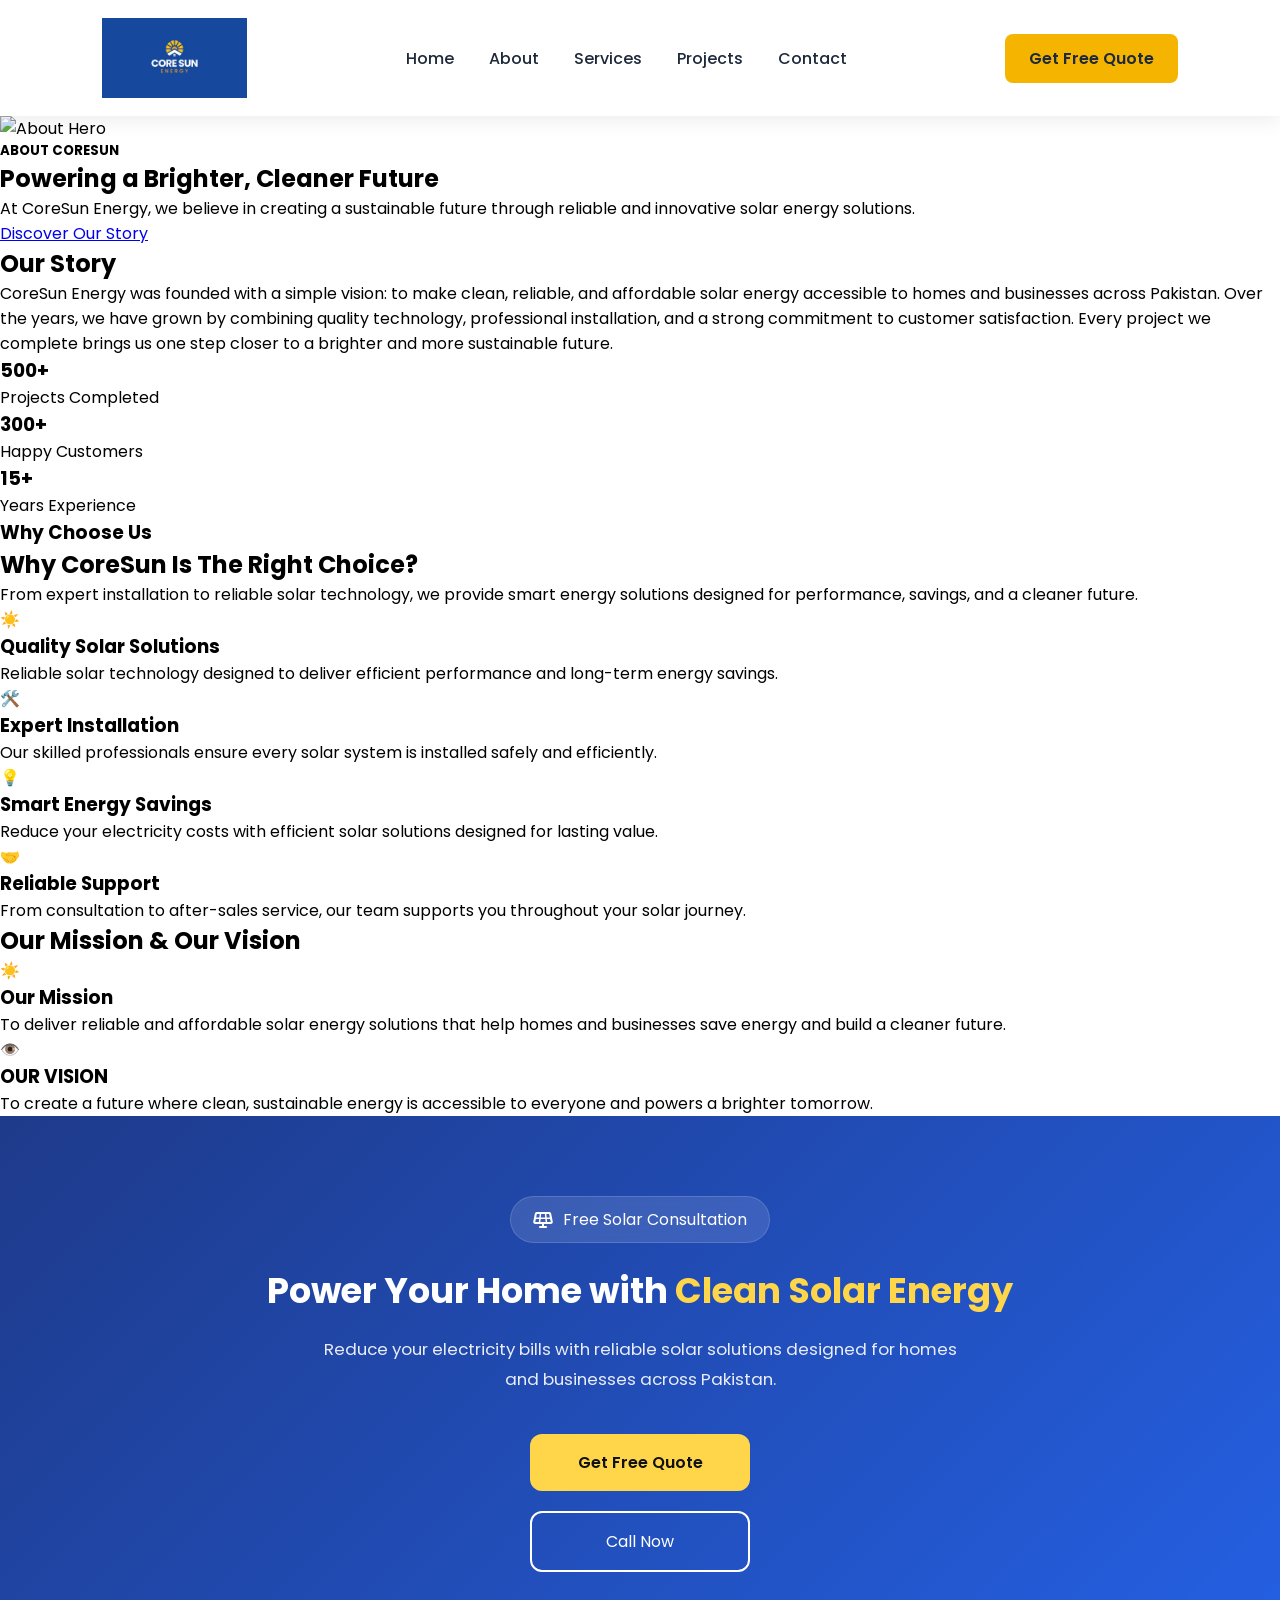
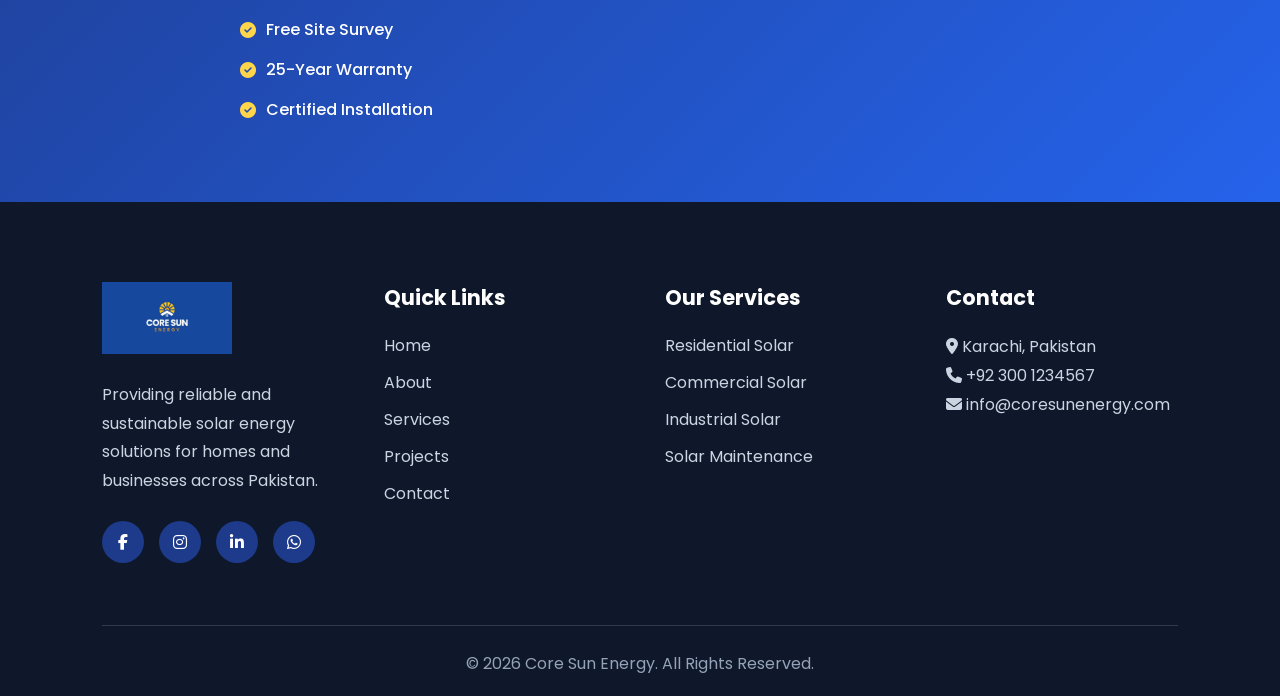
==== about.html @ 06978eee "Add files via upload" ====
<!DOCTYPE html>
<html lang="en">
<head>
    <meta charset="UTF-8">
    <meta name="viewport" content="width=device-width, initial-scale=1.0">
    <title>Coresun | About Us</title>
    <link rel="stylesheet" href="style.css">
    <link rel="stylesheet" href="resoponsive.css">
    <link rel="stylesheet" href="animation.css">
     <link href="https://fonts.googleapis.com/css2?family=Poppins:ital,wght@0,100;0,200;0,300;0,400;0,500;0,600;0,700;0,800;0,900;1,100;1,200;1,300;1,400;1,500;1,600;1,700;1,800;1,900&display=swap" rel="stylesheet">
    <link rel="stylesheet" href="https://cdnjs.cloudflare.com/ajax/libs/font-awesome/6.7.2/css/all.min.css">

</head>
</head>
<body>
    
     <header>
    <div class="logo">
        <img src="Images/Logo.jpeg" alt="Core Sun Energy Logo">
    </div>

    <nav>
        <ul>
            <li><a href="#">Home</a></li>
            <li><a href="#">About</a></li>
            <li><a href="#">Services</a></li>
            <li><a href="#">Projects</a></li>
            <li><a href="#">Contact</a></li>
        </ul>
    </nav>

    <a href="#" class="header-btn">Get Free Quote</a>
</header>

<section class="about-hero">
    <div class="about-container">

        <div class="about-img">
            <img src="Images/abut.jfif" alt="About Hero">
        </div>

        <div class="about-text">
            <h5>ABOUT CORESUN</h5>
            <h1>Powering a Brighter, Cleaner Future</h1>
            <p>
                At CoreSun Energy, we believe in creating a sustainable future
                through reliable and innovative solar energy solutions.
            </p>
            <a href="#" class="about-btn">Discover Our Story</a>
        </div>

    </div>
</section>

    <section class="our-story">
        <div class="story-text">
        <h2>Our Story</h2>
        <p>CoreSun Energy was founded with a simple vision: to make clean, reliable, and affordable solar energy accessible to homes and businesses across Pakistan.

Over the years, we have grown by combining quality technology, professional installation, and a strong commitment to customer satisfaction. Every project we complete brings us one step closer to a brighter and more sustainable future.</p>
</div>
    <div class="cards-container">
    <div class="card">
        <h3>500+</h3>
        <p>Projects Completed</p>
    </div>

    <div class="card">
        <h3>300+</h3>
        <p>Happy Customers</p>
    </div>

    <div class="card3">
        <h3>15+</h3>
        <p>Years Experience</p>
    </div>
</div>
    </section>

 <section class="choose-us">

   <div class="choose-text">

    <h3>Why Choose Us</h3>

    <h2>Why CoreSun Is The Right Choice?</h2>

    <p>
        From expert installation to reliable solar technology, we provide
        smart energy solutions designed for performance, savings, and a cleaner future.
    </p>

</div>

<div class="choose-container">

    <div class="choose-card">

        <div class="icon">☀️</div>

        <h3>Quality Solar Solutions</h3>

        <p>
            Reliable solar technology designed to deliver efficient performance
            and long-term energy savings.
        </p>

    </div>

    <div class="choose-card">

        <div class="icon">🛠️</div>

        <h3>Expert Installation</h3>

        <p>
            Our skilled professionals ensure every solar system is installed
            safely and efficiently.
        </p>

    </div>

    <div class="choose-card">

        <div class="icon">💡</div>

        <h3>Smart Energy Savings</h3>

        <p>
            Reduce your electricity costs with efficient solar solutions
            designed for lasting value.
        </p>

    </div>

    <div class="choose-card">

        <div class="icon">🤝</div>

        <h3>Reliable Support</h3>

        <p>
            From consultation to after-sales service, our team supports you
            throughout your solar journey.
        </p>

    </div>

</div>

</section>

    <section class="mission">

        <div class="mission-text">
            <h2>Our Mission & Our Vision</h2>
        </div>

        <div class="mission-container">

             <div class="mission-card">

        <div class="icon">☀️</div>

        <h3>Our Mission</h3>

        <p>
           To deliver reliable and affordable solar energy solutions that help homes and businesses save energy and build a cleaner future.
        </p>

    </div>

    <div class="mission-card">

        <div class="icon">👁️</div>

        <h3>OUR VISION</h3>

        <p>
           To create a future where clean, sustainable energy is accessible
           to everyone and powers a brighter tomorrow.
        </p>

    </div>

        </div>

    </section>

<section class="cta">

    <div class="cta-content">

        <span class="cta-badge">
            <i class="fa-solid fa-solar-panel"></i>
            Free Solar Consultation
        </span>

        <h2>
            Power Your Home with
            <span>Clean Solar Energy</span>
        </h2>

        <p>
            Reduce your electricity bills with reliable solar
            solutions designed for homes and businesses
            across Pakistan.
        </p>

        <div class="cta-btns">
            <a href="#" class="btn-primary">Get Free Quote</a>
            <a href="#" class="btn-secondary">Call Now</a>
        </div>

        <div class="cta-features">

            <div>
                <i class="fa-solid fa-circle-check"></i>
                Free Site Survey
            </div>

            <div>
                <i class="fa-solid fa-circle-check"></i>
                25-Year Warranty
            </div>

            <div>
                <i class="fa-solid fa-circle-check"></i>
                Certified Installation
            </div>

        </div>

    </div>

</section>

<footer class="footer">

    <div class="footer-container">

        <div class="footer-box">

            <img src="Images/Logo.jpeg" alt="Core Sun Energy Logo">

            <p>
                Providing reliable and sustainable solar energy
                solutions for homes and businesses across Pakistan.
            </p>

            <div class="socials">
                <a href="#"><i class="fa-brands fa-facebook-f"></i></a>
                <a href="#"><i class="fa-brands fa-instagram"></i></a>
                <a href="#"><i class="fa-brands fa-linkedin-in"></i></a>
                <a href="#"><i class="fa-brands fa-whatsapp"></i></a>
            </div>

        </div>

        <div class="footer-box">

            <h3>Quick Links</h3>

            <a href="#">Home</a>
            <a href="#">About</a>
            <a href="#">Services</a>
            <a href="#">Projects</a>
            <a href="#">Contact</a>

        </div>

        <div class="footer-box">

            <h3>Our Services</h3>

            <a href="#">Residential Solar</a>
            <a href="#">Commercial Solar</a>
            <a href="#">Industrial Solar</a>
            <a href="#">Solar Maintenance</a>

        </div>

        <div class="footer-box">

            <h3>Contact</h3>

            <p><i class="fa-solid fa-location-dot"></i> Karachi, Pakistan</p>

            <p><i class="fa-solid fa-phone"></i> +92 300 1234567</p>

            <p><i class="fa-solid fa-envelope"></i> info@coresunenergy.com</p>

        </div>

    </div>

    <div class="footer-bottom">

        <p>
            © 2026 Core Sun Energy. All Rights Reserved.
        </p>

    </div>

</footer>


</body>
</html>
---- style.css ----
/* Google Font */
@import url('https://fonts.googleapis.com/css2?family=Poppins:wght@300;400;500;600;700&display=swap');

*{
    margin:0;
    padding:0;
    box-sizing:border-box;
    font-family:'Poppins',sans-serif;
}

body{
    background:#FFFFFF;
}

header{
    width:100%;
    display:flex;
    justify-content:space-between;
    align-items:center;
    padding:18px 8%;
    background:#ffffff;
    box-shadow:0 4px 20px rgba(0,0,0,.08);
    position:sticky;
    top:0;
    z-index:1000;
}

.logo img{
    height:80px;
    display:block;
}

nav ul{
    display:flex;
    list-style:none;
    gap:35px;
}

nav ul li a{
    text-decoration:none;
    color:#1E293B;
    font-weight:500;
    position:relative;
    transition:.3s;
}

nav ul li a::after{
    content:"";
    position:absolute;
    left:0;
    bottom:-6px;
    width:0;
    height:3px;
    background:#F4B400;
    transition:.35s;
    border-radius:5px;
}

nav ul li a:hover{
    color:#2453A6;
}

nav ul li a:hover::after{
    width:100%;
}

.header-btn{
    text-decoration:none;
    background:#F4B400;
    color:#1E293B;
    padding:12px 24px;
    border-radius:8px;
    font-weight:600;
    transition:.35s;
}

.header-btn:hover{
    background:#2453A6;
    color:#fff;
    transform:translateY(-3px);
    box-shadow:0 10px 20px rgba(36,83,166,.25);
}

.hero-text h5{
    display:inline-block;
    background:#ffd562;
    color:#000000;
    padding:8px 18px;
    border-radius:50px;
    margin-bottom:20px;
    cursor: pointer;
    transition: 0.3s;
}
.hero-text h5:hover{
    background:#F4B400;
}
.hero{
    display:flex;
    justify-content:space-between;
    align-items:center;
    padding:70px 8%;
    gap:60px;
    min-height:85vh;
}

.hero-text{
    max-width:600px;
    padding:0;
}

.hero-text h1{
    font-size:3.6rem;
    line-height:1.2;
    color:#1E293B;
    margin-bottom:25px;
}

.hero-text p{
    color:#64748B;
    font-size:1.1rem;
    line-height:1.8;
    margin-bottom:35px;
}

.hero-btn{
    display:flex;
    gap:18px;
}

.primary-btn{
    background:#F4B400;
    color:#1E293B;
    text-decoration:none;
    padding:14px 30px;
    border-radius:8px;
    font-weight:600;
    transition:.35s;
}

.primary-btn:hover{
    background:#2453A6;
    color:#fff;
    transform:translateY(-4px);
}

.secondary-btn{
    border:2px solid #2453A6;
    color:#2453A6;
    text-decoration:none;
    padding:14px 30px;
    border-radius:8px;
    font-weight:600;
    transition:.35s;
}

.secondary-btn:hover{
    background:#2453A6;
    color:#fff;
}

.hero-img{
    display:flex;
    justify-content:center;
    align-items:center;
}

.hero-img img{
    width:100%;
    max-width:520px;
    height:auto;
}

.stats{
    padding:100px 8%;
    background:#FFFFFF;
}

.stats-text{
    text-align:center;
    max-width:750px;
    margin:auto;
}

.stats-text h5{
    display:inline-block;
    background:#F4B400;
    color:#1E293B;
    padding:8px 20px;
    border-radius:50px;
    font-size:.95rem;
    margin-bottom:20px;
    font-weight:600;
}

.stats-text h2{
    font-size:2.7rem;
    color:#1E293B;
    margin-bottom:20px;
}

.stats-text p{
    color:#64748B;
    line-height:1.8;
    font-size:1.05rem;
}

.stats-container{
    display:grid;
    grid-template-columns:repeat(4,1fr);
    gap:25px;
    margin-top:60px;
}

.stats-card{
    background:#ffffff;
    padding:40px 25px;
    border-radius:18px;
    text-align:center;
    box-shadow:0 8px 25px rgba(0,0,0,.08);
    transition:.35s;
    border-top:5px solid #2453A6;
}

.stats-card:hover{
    transform:translateY(-10px);
    box-shadow:0 18px 35px rgba(36,83,166,.18);
    
}

.stats-card h3{
    font-size:2.6rem;
    color:#2453A6;
    margin-bottom:10px;
    font-weight:700;
}

.stats-card p{
    color:#475569;
    font-size:1rem;
    font-weight:500;
}
.team{
    padding:100px 8%;
    background:#ffffff;
}

.team-text{
    max-width:750px;
    margin:auto;
    text-align:center;
}

.team-text h5{
    display:inline-block;
    background:#F4B400;
    color:#1E293B;
    padding:8px 20px;
    border-radius:50px;
    font-size:.95rem;
    font-weight:600;
    margin-bottom:20px;
}

.team-text h2{
    font-size:2.7rem;
    color:#1E293B;
    margin-bottom:20px;
}

.team-text p{
    color:#64748B;
    line-height:1.8;
    font-size:1.05rem;
}

.team-container{
    display:grid;
    grid-template-columns:repeat(4,1fr);
    gap:25px;
    margin-top:60px;
}

.team-card{
    background:#F8FAFC;
    padding:35px 25px;
    border-radius:18px;
    text-align:center;
    box-shadow:0 8px 25px rgba(0,0,0,.08);
    transition:.35s;
}

.team-card:hover{
    transform:translateY(-10px);
    box-shadow:0 18px 35px rgba(36,83,166,.15);
}

.team-card img{
    width:120px;
    height:120px;
    object-fit:cover;
    border-radius:50%;
    border:5px solid #2453A6;
    margin-bottom:20px;
    transition:.35s;
}

.team-card:hover img{
    transform:scale(1.05);
}

.team-card h3{
    color:#1E293B;
    font-size:1.35rem;
    margin-bottom:8px;
}

.team-card span{
    color:#2453A6;
    font-weight:600;
    font-size:.95rem;
}
.stats-card,
.team-card{
    min-width: 0;
}
.testimonial{
   padding:100px 8%;
}
.stars{
    color:#D4AF37;
    font-size:1.1rem;
    margin:10px 0;
}
.testimonial-container{
 margin-top:40px;
    padding:0;
    display: grid;
    grid-template-columns: repeat(3,1fr);
    gap: 30px;
}
.testimonial-card{
    margin-top: 20px;
    background: white;
    border-radius: 15px;
    padding: 20px;
    transition: 0.3s;
    margin-bottom: 30px;
    border: 2px solid #2453A6;
    
}
.testimonial-card:hover{

    border-color: #2453A6;
    box-shadow:0 0 25px rgba(20, 36, 255, 0.35);
}
.testimonial-text{
    text-align: center;
}
.testimonial-text{
    text-align: center;
    margin-bottom: 20px;
}
.testimonial-text h2{
    font-size: 2rem;
    font-weight: 700;
}
.testimonial-text span{
    color: #2453A6;
}
.testimonial-card h3{
    font-size: 1.3rem;
    font-weight: 600;
    margin-bottom: 20px;
}
.testimonial-card{
    display:flex;
    flex-direction:column;
    justify-content:space-between;
}
.cta{
    position:relative;
    overflow:hidden;
    padding:110px 8%;
    background:linear-gradient(135deg,#1E3A8A,#2563EB);
    color:#fff;
    text-align:center;
}

.cta-content{
    max-width:800px;
    margin:auto;
    position:relative;
    z-index:2;
}

.cta-badge{
    display:inline-flex;
    align-items:center;
    gap:10px;

    padding:10px 22px;

    background:rgba(255,255,255,.12);

    backdrop-filter:blur(10px);

    border:1px solid rgba(255,255,255,.15);

    border-radius:50px;

    margin-bottom:25px;
}

.cta h2{
    font-size:3rem;
    line-height:1.3;
    margin-bottom:20px;
}

.cta h2 span{
    color:#FFD54A;
}

.cta p{
    font-size:1.05rem;
    opacity:.9;
    line-height:1.8;
    max-width:650px;
    margin:auto auto 40px;
}

.cta-btns{
    display:flex;
    justify-content:center;
    gap:20px;
    flex-wrap:wrap;
}

.btn-primary{
    padding:16px 36px;
    background:#FFD54A;
    color:#111;
    border-radius:12px;
    text-decoration:none;
    font-weight:600;
    transition:.35s;
}

.btn-primary:hover{
    transform:translateY(-5px);
}

.btn-secondary{
    padding:16px 36px;
    border:2px solid #fff;
    color:#fff;
    border-radius:12px;
    text-decoration:none;
    transition:.35s;
}

.btn-secondary:hover{
    background:#fff;
    color:#2563EB;
}

.cta-features{
    display:flex;
    justify-content:center;
    gap:35px;
    flex-wrap:wrap;
    margin-top:45px;
}

.cta-features div{
    display:flex;
    align-items:center;
    gap:10px;
    font-weight:500;
}

.cta-features i{
    color:#FFD54A;
}
.footer{
    background:#0F172A;
    color:#fff;
    padding:80px 8% 20px;
}

.footer-container{
    display:grid;
    grid-template-columns:repeat(auto-fit,minmax(220px,1fr));
    gap:50px;
}

.footer-box img{
    width:130px;
    margin-bottom:20px;
}

.footer-box p{
    color:#CBD5E1;
    line-height:1.8;
}

.footer-box h3{
    margin-bottom:20px;
    font-size:1.3rem;
}

.footer-box a{
    display:block;
    color:#CBD5E1;
    text-decoration:none;
    margin-bottom:12px;
    transition:.3s;
}

.footer-box a:hover{
    color:#FBBF24;
    transform:translateX(6px);
}

.socials{
    display:flex;
    gap:15px;
    margin-top:25px;
}

.socials a{
    width:42px;
    height:42px;
    display:flex;
    justify-content:center;
    align-items:center;
    border-radius:50%;
    background:#1E3A8A;
    color:#fff;
    transition:.3s;
}

.socials a:hover{
    background:#FBBF24;
    color:#111;
    transform:translateY(-5px);
}

.footer-bottom{
    margin-top:50px;
    border-top:1px solid rgba(255,255,255,.15);
    padding-top:25px;
    text-align:center;
    color:#94A3B8;
}
---- resoponsive.css ----
/* Tablet */
@media (max-width:992px){
    .team-container{
        grid-template-columns:repeat(2,1fr);
    }

}

/* Mobile */

@media (max-width:768px){

    /* Header */

    header{
        flex-direction:column;
        gap:20px;
        padding:20px;
        text-align:center;
    }

    .logo img{
        height:70px;
    }

    nav ul{
        flex-wrap:wrap;
        justify-content:center;
        gap:18px;
    }

    .header-btn{
        width:100%;
        max-width:220px;
        text-align:center;
    }

    /* Hero */

    .hero{
        flex-direction:column-reverse;
        text-align:center;
        padding:60px 25px;
        gap:40px;
        min-height:auto;
    }

    .hero-text{
        max-width:100%;
        padding:0;
    }

    .hero-text h1{
        font-size:2.4rem;
    }

    .hero-text p{
        font-size:1rem;
    }

    .hero-btn{
        justify-content:center;
        flex-wrap:wrap;
    }

    .hero-img img{
        max-width:320px;
        width:100%;
    }

    /* Stats */

    .stats{
        padding:70px 25px;
    }

    .stats-text h2{
        font-size:2rem;
    }

    .stats-text p{
        font-size:.95rem;
    }

    .stats-container{
        grid-template-columns:repeat(2,1fr);
        gap:20px;
        margin-top:40px;
    }

    .stats-card{
        padding:30px;
    }

    /* Team */

    .team{
        padding:80px 20px;
    }

    .team-text h2{
        font-size:2rem;
    }

    .team-container{
        grid-template-columns:1fr;
    }

.testimonial{
    padding:70px 25px;
}

.testimonial-text h2{
    font-size:2rem;
}

.testimonial-text p{
    font-size:.95rem;
}

.testimonial-container{
    grid-template-columns:1fr;
    gap:20px;
}

.testimonial-card{
    padding:25px;
    margin:0;
}

.testimonial-card h3{
    font-size:1.2rem;
}

.testimonial-card p{
    font-size:.95rem;
    line-height:1.7;
}

.stars{
    font-size:1rem;
}



}

.cta{
    padding:80px 20px;
}

.cta h2{
    font-size:2.2rem;
}

.cta-btns{
    flex-direction:column;
    align-items:center;
}

.btn-primary,
.btn-secondary{
    width:220px;
    text-align:center;
}

.cta-features{
    flex-direction:column;
    gap:15px;
}

@media (max-width:768px){

    header{
        flex-direction:column;
        gap:20px;
        padding:25px;
        text-align:center;
    }

    nav ul{
        flex-wrap:wrap;
        justify-content:center;
        gap:15px;
    }

    .logo{
        margin-left:0;
    }

    .header-cta{
        width:100%;
        max-width:220px;
        text-align:center;
    }

    .hero{
        flex-direction:column-reverse;
        text-align:center;
        padding:50px 25px;
        min-height:auto;
    }

    .hero-text{
        padding:0;
    }

    .hero-text h1{
        font-size:2.3rem;
    }

    .hero-text p{
        font-size:1rem;
    }

    .hero-btn{
        justify-content:center;
        flex-wrap:wrap;
    }

    .hero-img img{
        max-width:350px;
    }

    .choose-container{
        grid-template-columns:1fr;
    }

    .choose-text h2{
        font-size:2rem;
    }

    .choose-card{
        padding:30px;
}
    .choose-container{
        grid-template-columns:1fr;
    }

    .choose-text h2{
        font-size:2rem;
    }
    .about-container{
    flex-direction:column;
    text-align:center;
    gap:40px;
}

.about-img img{
    max-width:100%;
}

.paragraph{
    max-width:100%;
}

.about-features{
    grid-template-columns:1fr;
}

.paragraph h2{
    font-size:2rem;
}

.paragraph span{
    margin-bottom:15px;
}
.trainer-container{
        grid-template-columns:1fr;
}

.testimonial-container{
    grid-template-columns:1fr;
}

}
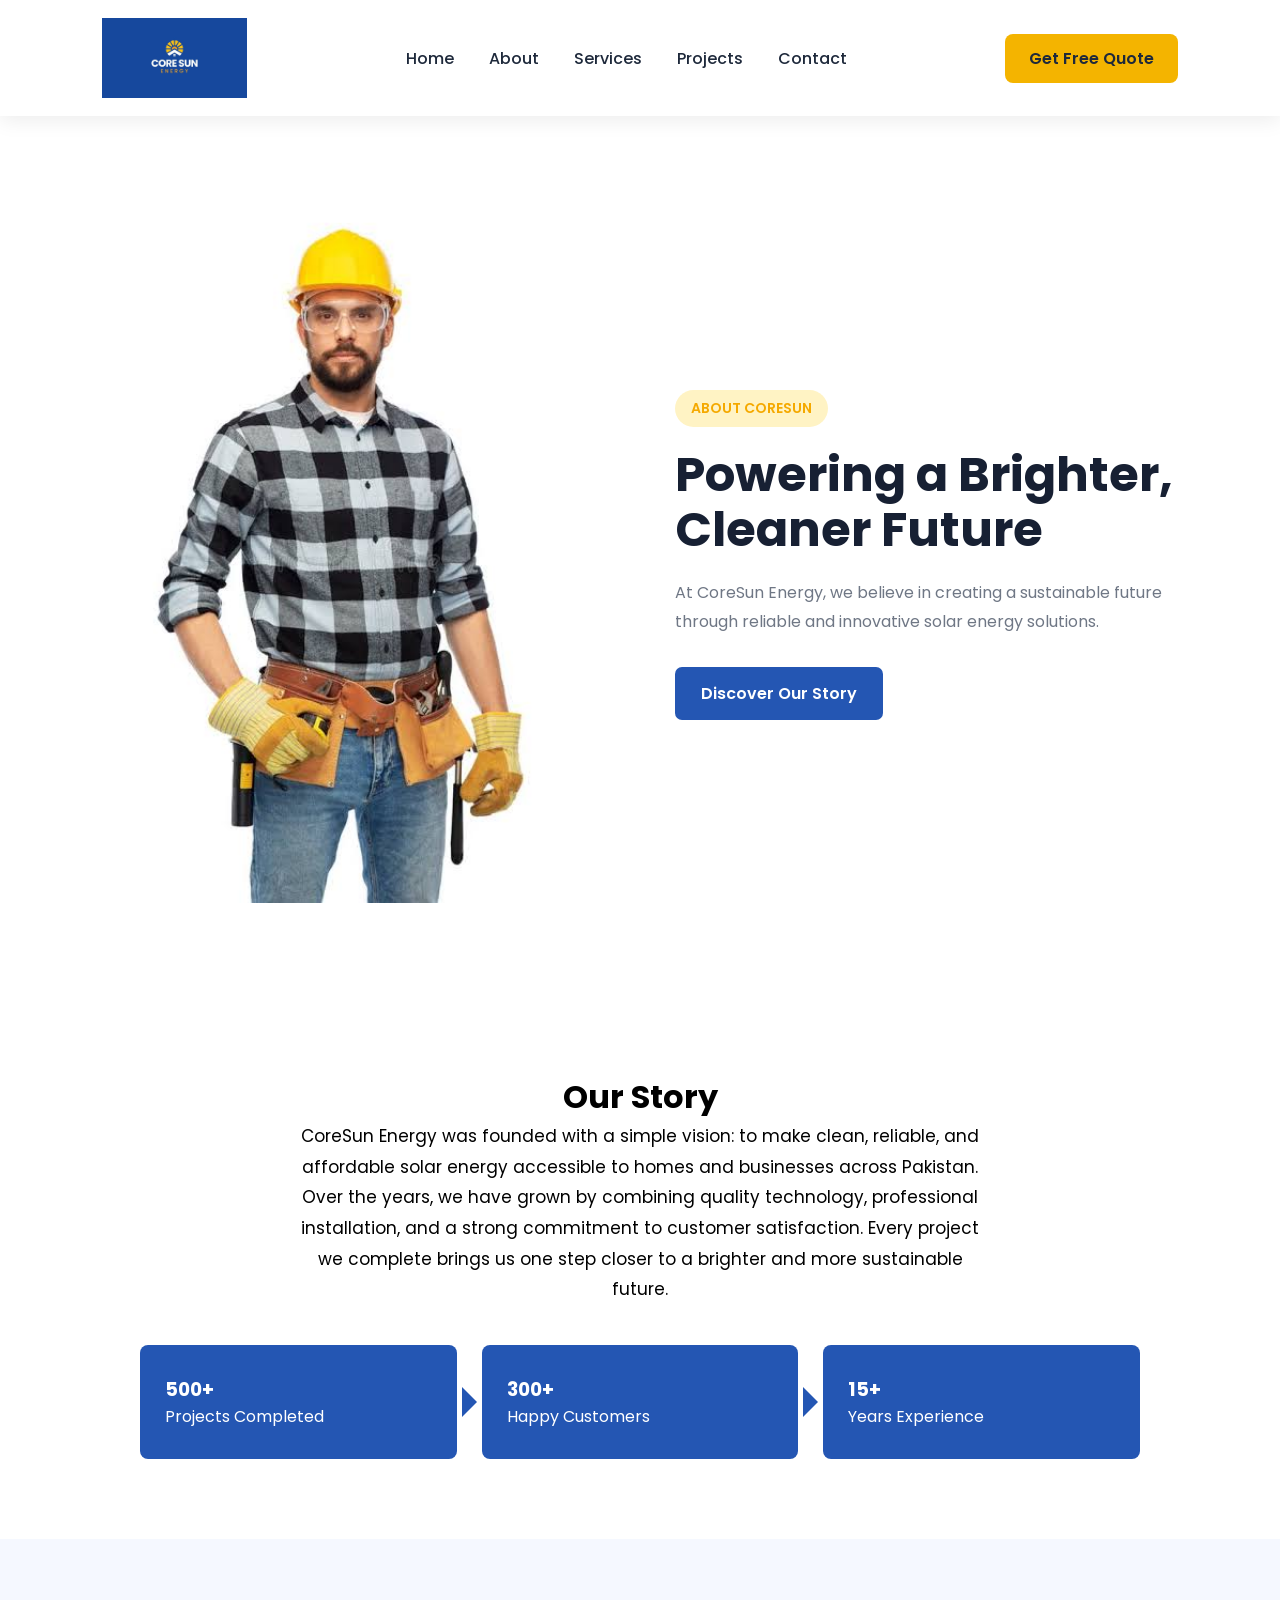
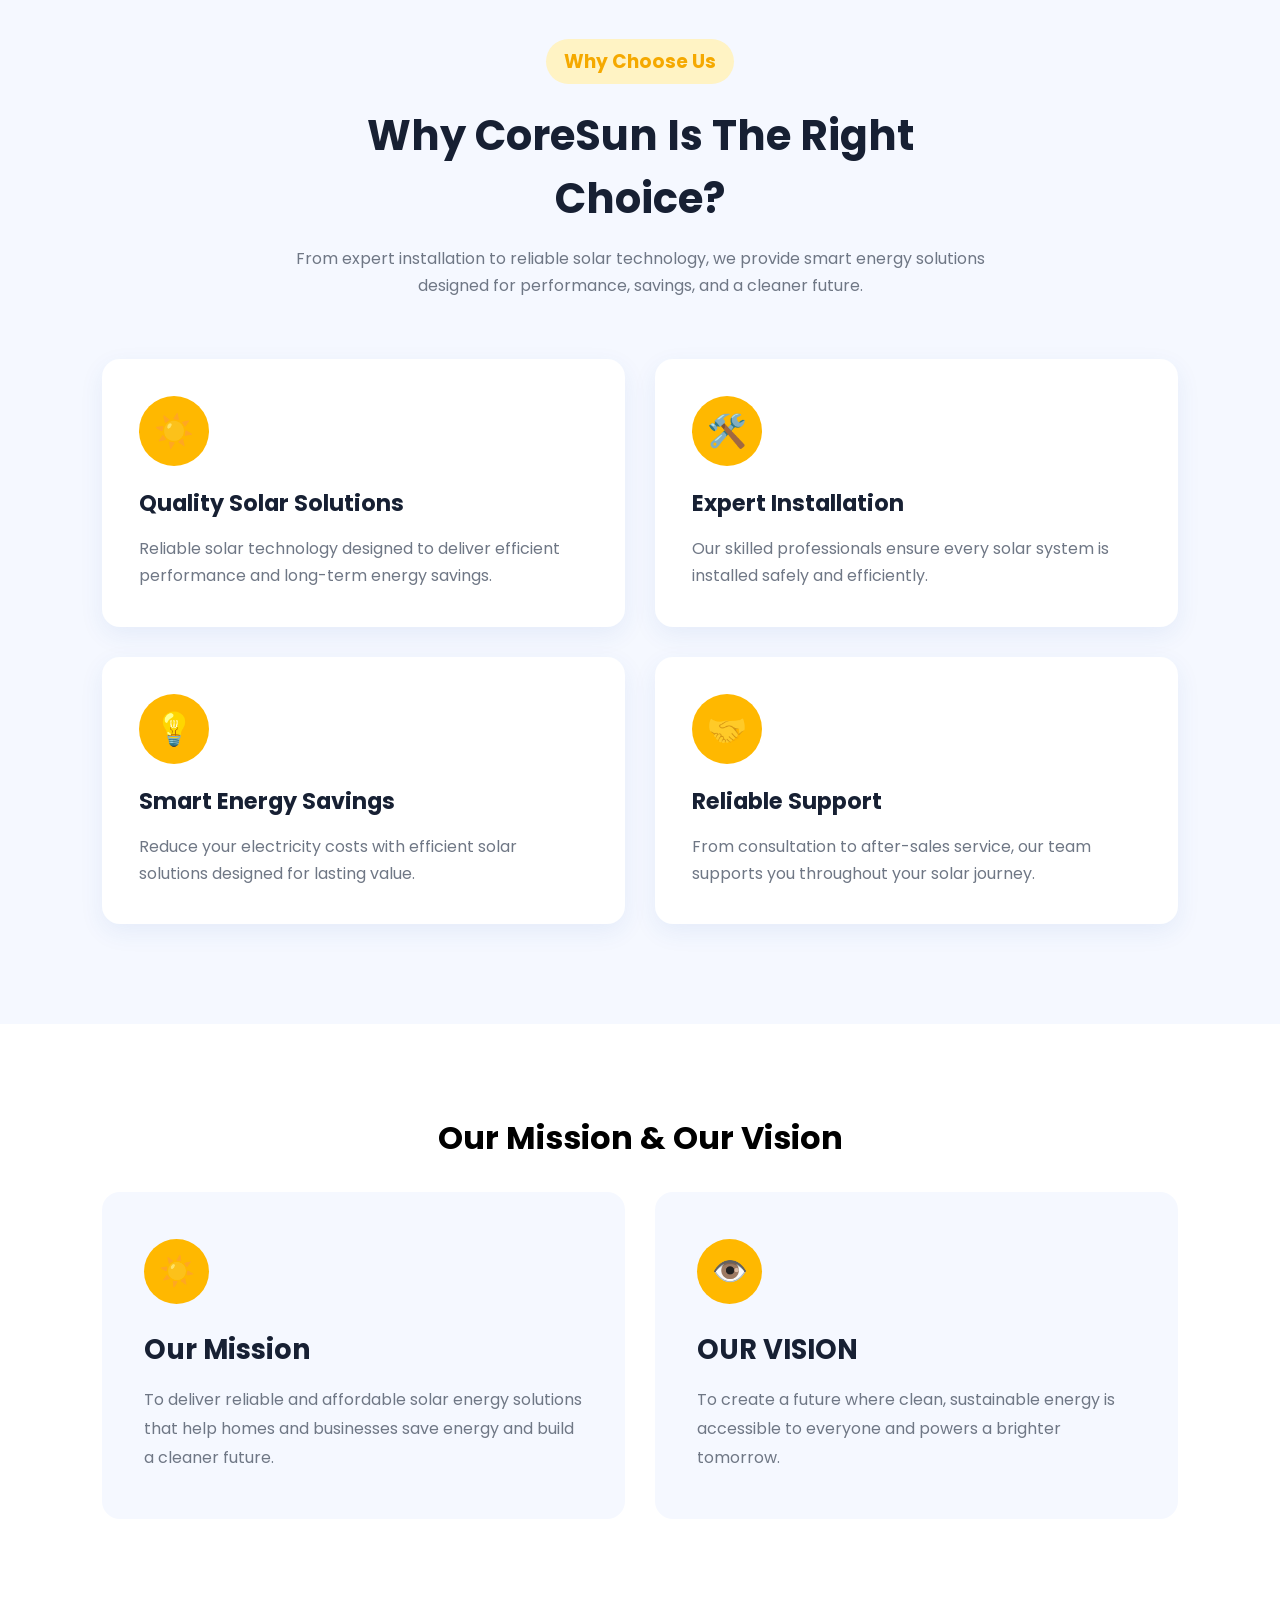
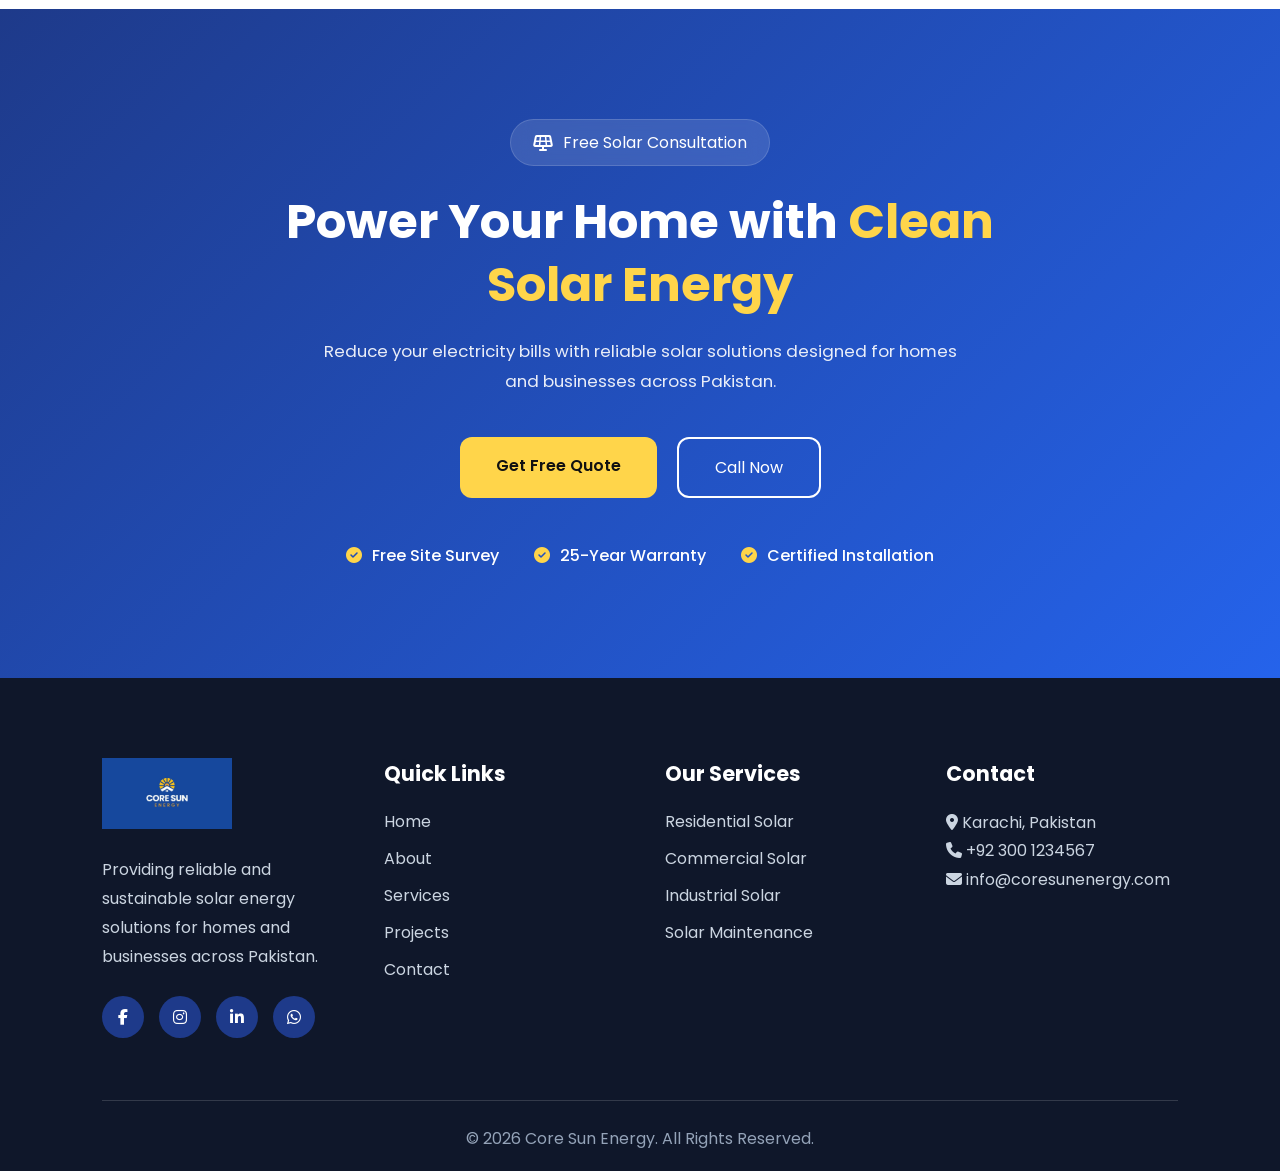
==== commit 31a5fba4: "Update about.html" ====
--- a/about.html
+++ b/about.html
@@ -21,8 +21,8 @@
 
     <nav>
         <ul>
-            <li><a href="#">Home</a></li>
-            <li><a href="#">About</a></li>
+            <li><a href="https://sarimcode-design.github.io/coresun/">Home</a></li>
+            <li><a href="https://sarimcode-design.github.io/coresun/about.html">About</a></li>
             <li><a href="#">Services</a></li>
             <li><a href="#">Projects</a></li>
             <li><a href="#">Contact</a></li>
@@ -31,7 +31,6 @@
 
     <a href="#" class="header-btn">Get Free Quote</a>
 </header>
-
 <section class="about-hero">
     <div class="about-container">
 
@@ -306,4 +305,4 @@
 
 
 </body>
-</html>+</html>
--- a/style.css
+++ b/style.css
@@ -552,4 +552,269 @@
     padding-top:25px;
     text-align:center;
     color:#94A3B8;
-}+}
+/* About Section */
+.about-hero {
+    padding: 90px 8%;
+    background: #ffffff;
+}
+
+.about-container {
+    max-width: 1200px;
+    margin: 0 auto;
+    display: flex;
+    align-items: center;
+    gap: 70px;
+}
+
+.about-img {
+    flex: 1;
+}
+
+.about-img img {
+    width: 100%;
+    max-width: 520px;
+    display: block;
+    border-radius: 18px;
+}
+
+.about-text {
+    flex: 1;
+}
+
+.about-text h5 {
+    display: inline-block;
+    background: #fff3c4;
+    color: #f5a900;
+    padding: 8px 16px;
+    border-radius: 50px;
+    font-size: 14px;
+    font-weight: 600;
+    margin-bottom: 20px;
+}
+
+.about-text h1 {
+    color: #172033;
+    font-size: 48px;
+    line-height: 1.15;
+    margin-bottom: 22px;
+}
+
+.about-text p {
+    color: #6f7785;
+    font-size: 16px;
+    line-height: 1.8;
+    margin-bottom: 30px;
+}
+
+.about-btn {
+    display: inline-block;
+    background: #2456b3;
+    color: #ffffff;
+    padding: 14px 26px;
+    border-radius: 7px;
+    text-decoration: none;
+    font-weight: 600;
+    transition: 0.3s;
+}
+
+.about-btn:hover {
+    background: #ffb800;
+    color: #172033;
+}
+.our-story {
+    padding: 80px 50px;
+    background-color: #ffffff;
+}
+.our-story h2{
+ font-size: 2rem;
+ font-weight: 700;         
+}
+.story-text {
+    text-align: center;
+}
+
+.story-text p {
+    max-width: 700px;
+    margin: 0 auto;
+    font-size: 17px;
+    line-height: 1.8;
+}
+.cards-container {
+    max-width: 1000px;
+    margin: 40px auto 0;
+    display: grid;
+    grid-template-columns: repeat(3, 1fr);
+    gap: 25px;
+}
+
+.card,
+.card3 {
+    position: relative;
+    background: #2456b3;
+    color: white;
+    padding: 30px 25px;
+    border-radius: 8px;
+}
+
+.card::after {
+    content: "";
+    position: absolute;
+    top: 50%;
+    right: -20px;
+    transform: translateY(-50%);
+
+    border-top: 15px solid transparent;
+    border-bottom: 15px solid transparent;
+    border-left: 15px solid #2456b3;
+}
+
+.choose-us-text h2{
+    font-size:2.4rem;
+    font-weight:700;
+    color:#172033;
+}
+
+.choose-us-text p{
+    font-size:1.2rem;
+    font-weight:500;
+    color:#6f7785;
+}
+
+.choose-us-text span{
+    color:#2456B3;
+}
+
+.choose-us{
+    padding:100px 8%;
+    background:#F5F8FF;
+}
+
+.choose-text{
+    text-align:center;
+    max-width:700px;
+    margin:auto;
+}
+
+.choose-text h3{
+    display:inline-block;
+    background:#FFF3C4;
+    color:#F5A900;
+    padding:8px 18px;
+    border-radius:50px;
+    margin-bottom:20px;
+}
+
+.choose-text h2{
+    color:#172033;
+    font-size:2.6rem;
+    margin-bottom:15px;
+}
+
+.choose-text p{
+    color:#6f7785;
+    line-height:1.7;
+    margin-bottom:60px;
+}
+
+.choose-container{
+    display:grid;
+    grid-template-columns:repeat(2,1fr);
+    gap:30px;
+}
+
+.choose-card{
+    background:#FFFFFF;
+    padding:35px;
+    border-radius:18px;
+    transition:.35s;
+    border:2px solid transparent;
+    box-shadow:0 8px 25px rgba(36,86,179,.08);
+}
+
+.choose-card:hover{
+    transform:translateY(-10px);
+    border-color:#2456B3;
+    box-shadow:0 15px 35px rgba(36,86,179,.18);
+}
+
+.icon{
+    width:70px;
+    height:70px;
+    background:#FFB800;
+    border-radius:50%;
+    display:flex;
+    justify-content:center;
+    align-items:center;
+    font-size:2rem;
+    margin-bottom:20px;
+}
+
+.choose-card h3{
+    color:#172033;
+    margin-bottom:15px;
+    font-size:1.4rem;
+}
+
+.choose-card p{
+    color:#6f7785;
+    line-height:1.7;
+}
+.mission {
+    padding: 90px 8%;
+    background: #ffffff;
+}
+
+.mission-container {
+    max-width: 1100px;
+    margin: 0 auto;
+    display: grid;
+    grid-template-columns: repeat(2, 1fr);
+    gap: 30px;
+}
+
+.mission-card {
+    padding: 45px 40px;
+    background: #f5f8ff;
+    border-radius: 18px;
+    border: 2px solid transparent;
+    transition: 0.35s ease;
+}
+
+.mission-card:hover {
+    transform: translateY(-8px);
+    border-color: #2456b3;
+    box-shadow: 0 15px 35px rgba(36, 86, 179, 0.15);
+}
+
+.mission-card .icon {
+    width: 65px;
+    height: 65px;
+    background: #ffb800;
+    display: flex;
+    align-items: center;
+    justify-content: center;
+    border-radius: 50%;
+    font-size: 1.8rem;
+    margin-bottom: 25px;
+}
+
+.mission-card h3 {
+    color: #172033;
+    font-size: 1.7rem;
+    margin-bottom: 15px;
+}
+
+.mission-card p {
+    color: #6f7785;
+    font-size: 1rem;
+    line-height: 1.8;
+}
+.mission-text{
+    text-align: center;
+    margin-bottom: 30px;
+}
+.mission-text h2{
+    font-size: 2rem;
+    font-weight: 700;
+}
--- a/resoponsive.css
+++ b/resoponsive.css
@@ -142,9 +142,6 @@
 }
 
 
-
-}
-
 .cta{
     padding:80px 20px;
 }
@@ -169,110 +166,125 @@
     gap:15px;
 }
 
+
+}
+
+/* =========================
+   ABOUT PAGE RESPONSIVE
+========================= */
+
+@media (max-width:992px){
+
+    .about-container{
+        gap:40px;
+    }
+
+    .about-text h1{
+        font-size:2.6rem;
+    }
+
+    .choose-container{
+        gap:20px;
+    }
+}
+
+
 @media (max-width:768px){
 
-    header{
+    /* About Hero */
+
+    .about-hero{
+        padding:60px 25px;
+    }
+
+    .about-container{
         flex-direction:column;
-        gap:20px;
-        padding:25px;
-        text-align:center;
-    }
-
-    nav ul{
-        flex-wrap:wrap;
-        justify-content:center;
-        gap:15px;
-    }
-
-    .logo{
-        margin-left:0;
-    }
-
-    .header-cta{
-        width:100%;
-        max-width:220px;
-        text-align:center;
-    }
-
-    .hero{
-        flex-direction:column-reverse;
-        text-align:center;
-        padding:50px 25px;
-        min-height:auto;
-    }
-
-    .hero-text{
-        padding:0;
-    }
-
-    .hero-text h1{
+        text-align:center;
+        gap:40px;
+    }
+
+    .about-img img{
+        max-width:350px;
+        margin:auto;
+    }
+
+    .about-text h1{
         font-size:2.3rem;
     }
 
-    .hero-text p{
-        font-size:1rem;
-    }
-
-    .hero-btn{
-        justify-content:center;
-        flex-wrap:wrap;
-    }
-
-    .hero-img img{
-        max-width:350px;
-    }
-
-    .choose-container{
-        grid-template-columns:1fr;
+    .about-text p{
+        font-size:.95rem;
+    }
+
+
+    /* Our Story */
+
+    .our-story{
+        padding:70px 25px;
+    }
+
+    .our-story h2{
+        font-size:1.8rem;
+    }
+
+    .story-text p{
+        font-size:.95rem;
+    }
+
+    .cards-container{
+        grid-template-columns:1fr;
+        gap:20px;
+    }
+
+    /* Remove arrows on mobile */
+
+    .card::after{
+        display:none;
+    }
+
+
+    /* Why Choose Us */
+
+    .choose-us{
+        padding:70px 25px;
     }
 
     .choose-text h2{
         font-size:2rem;
     }
 
+    .choose-text p{
+        margin-bottom:40px;
+    }
+
+    .choose-container{
+        grid-template-columns:1fr;
+    }
+
     .choose-card{
         padding:30px;
-}
-    .choose-container{
-        grid-template-columns:1fr;
-    }
-
-    .choose-text h2{
-        font-size:2rem;
-    }
-    .about-container{
-    flex-direction:column;
-    text-align:center;
-    gap:40px;
-}
-
-.about-img img{
-    max-width:100%;
-}
-
-.paragraph{
-    max-width:100%;
-}
-
-.about-features{
-    grid-template-columns:1fr;
-}
-
-.paragraph h2{
-    font-size:2rem;
-}
-
-.paragraph span{
-    margin-bottom:15px;
-}
-.trainer-container{
-        grid-template-columns:1fr;
-}
-
-.testimonial-container{
-    grid-template-columns:1fr;
-}
-
-}
-
-
+    }
+
+
+    /* Mission & Vision */
+
+    .mission{
+        padding:70px 25px;
+    }
+
+    .mission-text h2{
+        font-size:1.8rem;
+    }
+
+    .mission-container{
+        grid-template-columns:1fr;
+    }
+
+    .mission-card{
+        padding:30px;
+    }
+}
+
+
+
+
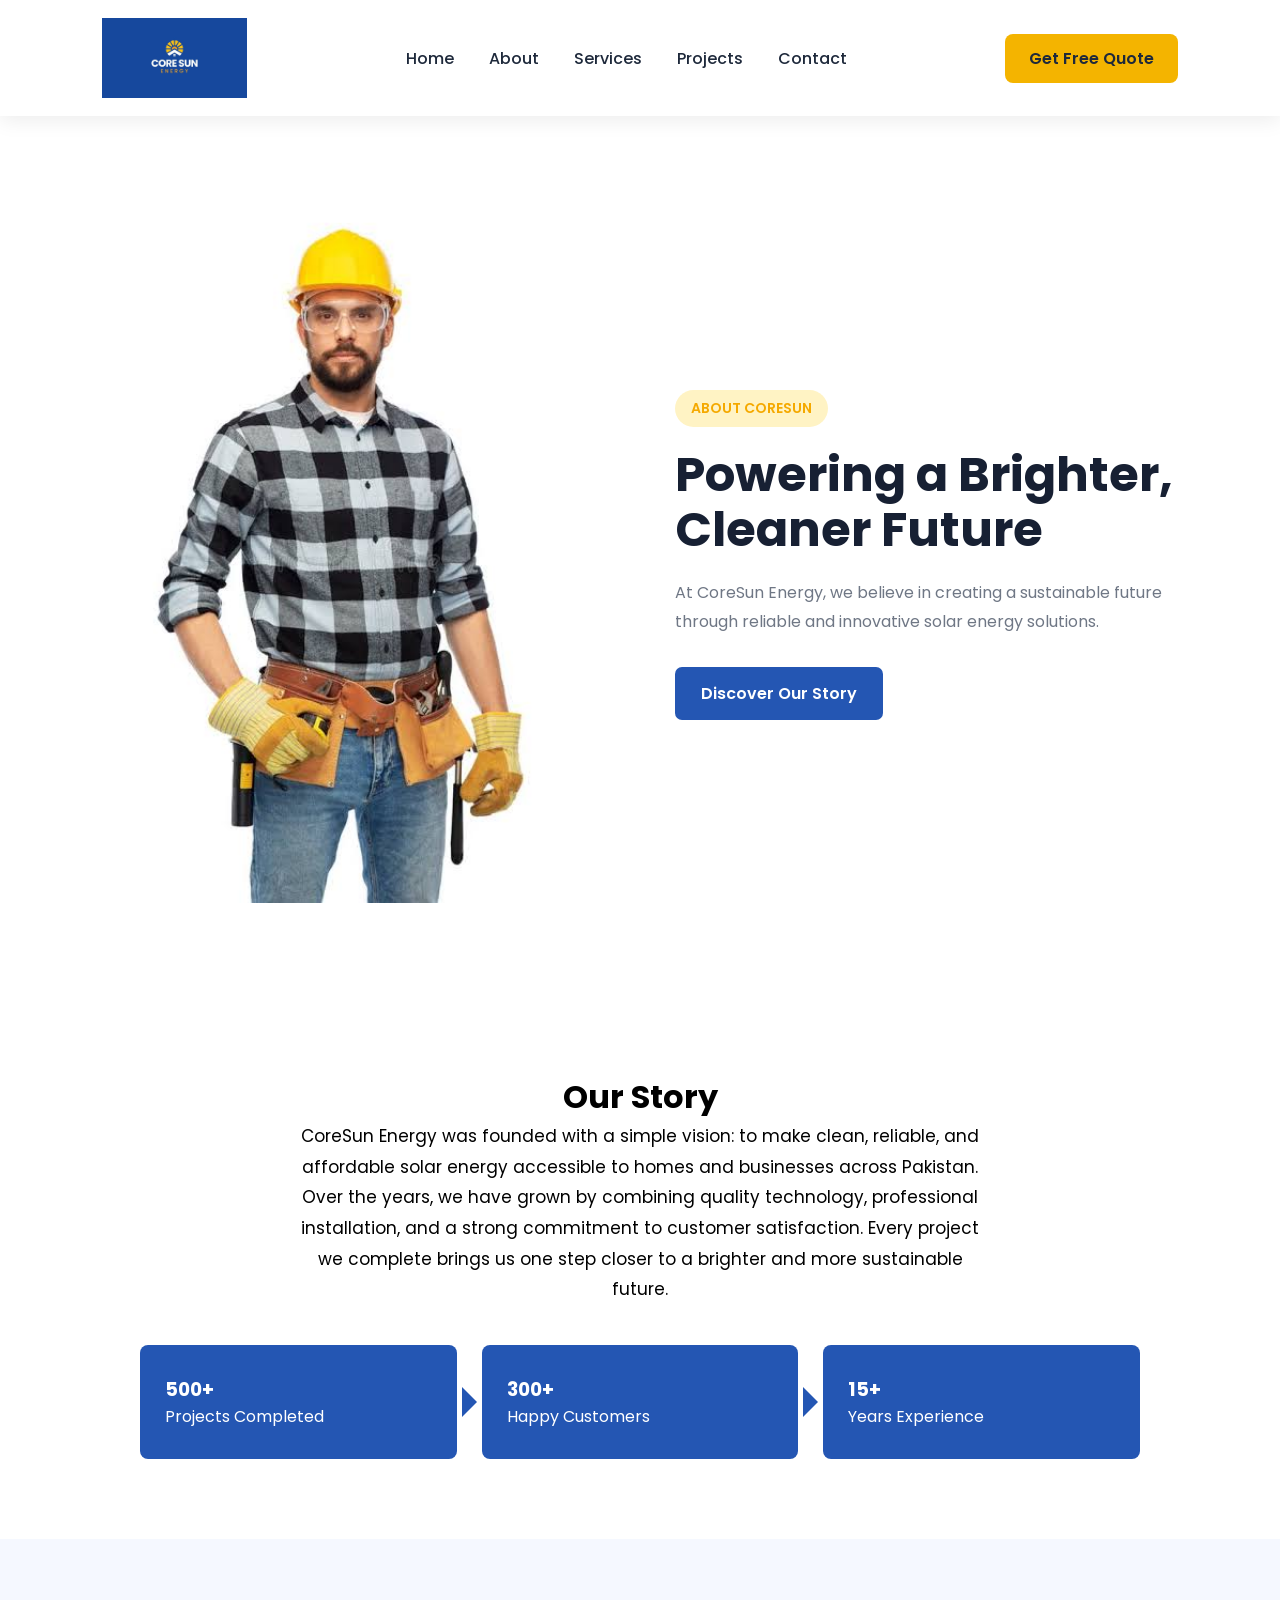
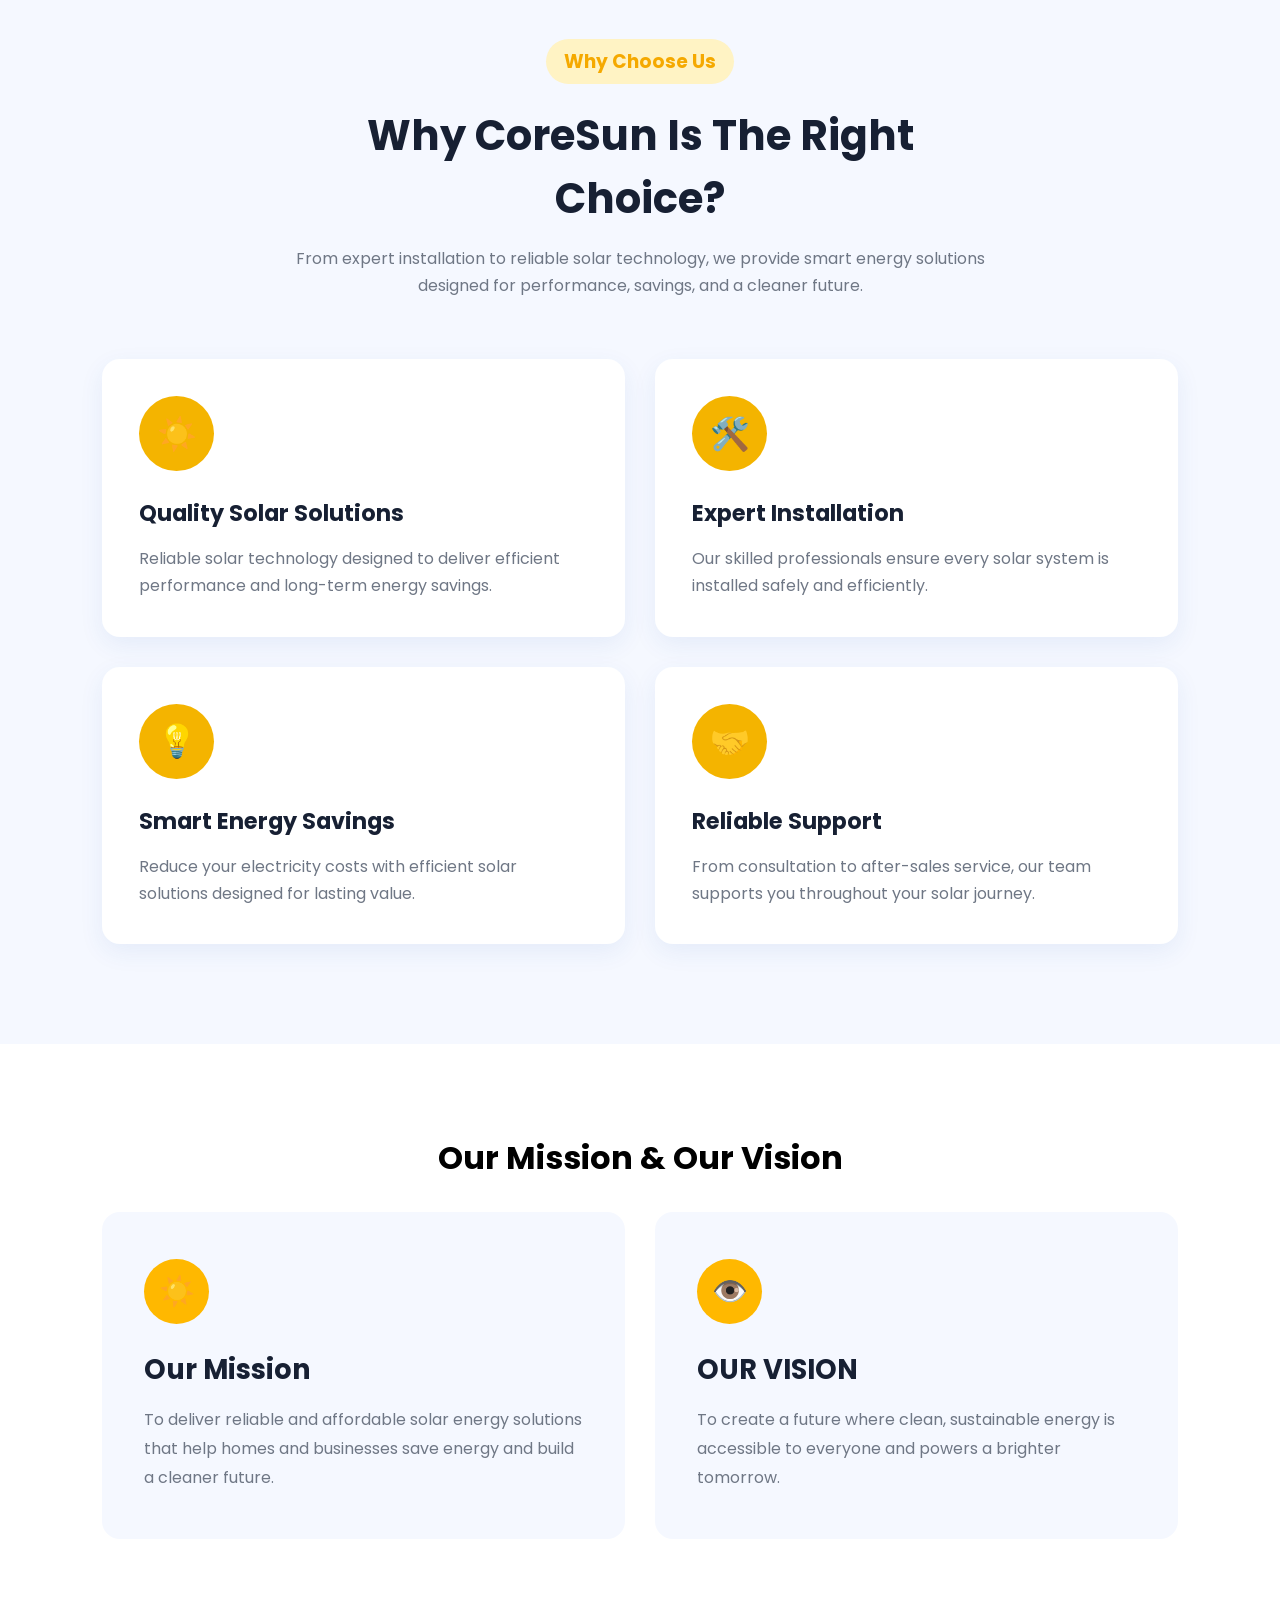
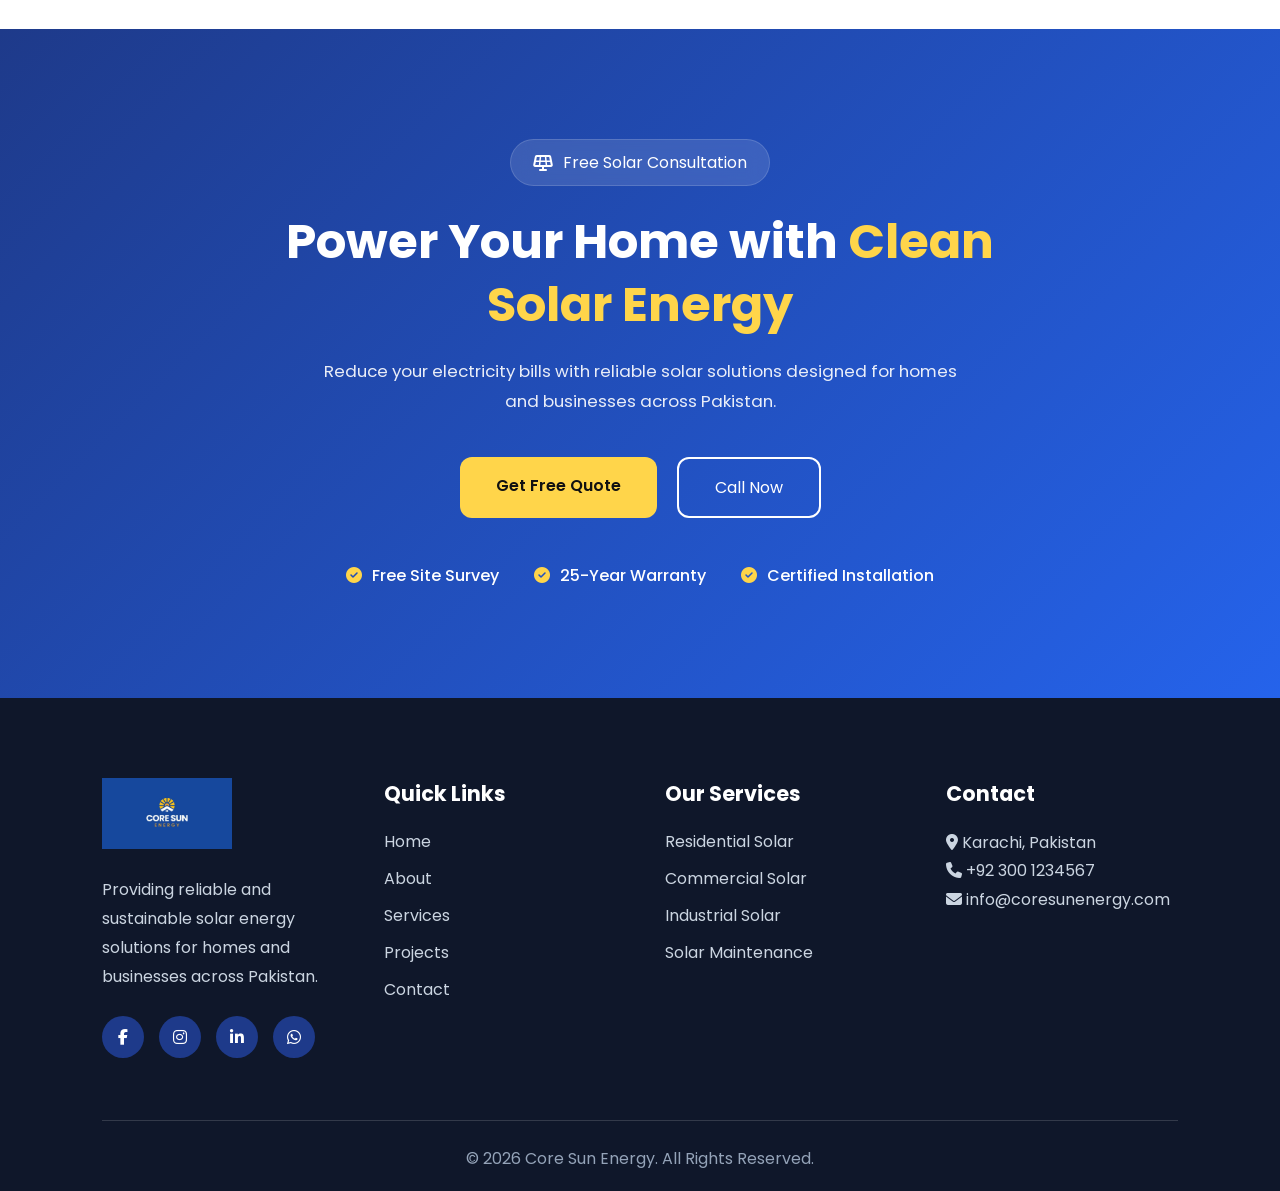
==== commit 3f31edd9: "Update about.html" ====
--- a/about.html
+++ b/about.html
@@ -23,7 +23,7 @@
         <ul>
             <li><a href="https://sarimcode-design.github.io/coresun/">Home</a></li>
             <li><a href="https://sarimcode-design.github.io/coresun/about.html">About</a></li>
-            <li><a href="#">Services</a></li>
+            <li><a href="https://sarimcode-design.github.io/coresun/services.html">Services</a></li>
             <li><a href="#">Projects</a></li>
             <li><a href="#">Contact</a></li>
         </ul>
@@ -260,9 +260,9 @@
 
             <h3>Quick Links</h3>
 
-            <a href="#">Home</a>
-            <a href="#">About</a>
-            <a href="#">Services</a>
+            <a href="https://sarimcode-design.github.io/coresun/">Home</a>
+            <a href="https://sarimcode-design.github.io/coresun/about.html">About</a>
+            <a href="https://sarimcode-design.github.io/coresun/services.html">Services</a>
             <a href="#">Projects</a>
             <a href="#">Contact</a>
 
--- a/style.css
+++ b/style.css
@@ -1,6 +1,8 @@
 /* Google Font */
 @import url('https://fonts.googleapis.com/css2?family=Poppins:wght@300;400;500;600;700&display=swap');
-
+html{
+    scroll-behavior: smooth;
+}
 *{
     margin:0;
     padding:0;
@@ -93,6 +95,7 @@
 }
 .hero-text h5:hover{
     background:#F4B400;
+    color: #FFF3C4;;
 }
 .hero{
     display:flex;
@@ -748,6 +751,7 @@
     align-items:center;
     font-size:2rem;
     margin-bottom:20px;
+    transition: 0.4s;
 }
 
 .choose-card h3{
@@ -818,3 +822,345 @@
     font-size: 2rem;
     font-weight: 700;
 }
+/* Services Page */
+.serivce-hero{
+    padding:80px 8%;
+    background:#ffffff;
+}
+
+.service-container{
+    max-width:1200px;
+    margin:auto;
+    display:flex;
+    justify-content:space-between;
+    align-items:center;
+    gap:70px;
+}
+
+.hero-text{
+    flex:1;
+}
+
+.hero-text h5{
+    display:inline-block;
+    background:#FFF3C4;
+    color:#F4B400;
+    padding:8px 18px;
+    border-radius:50px;
+    font-size:.9rem;
+    font-weight:600;
+    margin-bottom:22px;
+}
+
+.hero-text h1{
+    font-size:3.5rem;
+    line-height:1.2;
+    color:#172033;
+    margin-bottom:25px;
+}
+
+.hero-text p{
+    font-size:1.1rem;
+    color:#6f7785;
+    line-height:1.8;
+    max-width:560px;
+    margin-bottom:35px;
+}
+
+.hero-btn{
+    display:flex;
+    gap:18px;
+    flex-wrap:wrap;
+}
+
+.primary-btn{
+    text-decoration:none;
+    background:#2456B3;
+    color:#fff;
+    padding:15px 30px;
+    border-radius:8px;
+    font-weight:600;
+    transition:.3s;
+}
+
+.primary-btn:hover{
+    background:#F4B400;
+    color:#172033;
+    transform:translateY(-4px);
+}
+
+.secondary-btn{
+    text-decoration:none;
+    border:2px solid #2456B3;
+    color:#2456B3;
+    padding:15px 30px;
+    border-radius:8px;
+    font-weight:600;
+    transition:.3s;
+}
+
+.secondary-btn:hover{
+    background:#2456B3;
+    color:#fff;
+}
+
+.hero-img{
+    flex:1;
+    display:flex;
+    justify-content:center;
+}
+
+.hero-img img{
+    width:100%;
+    max-width:500px;
+    height:auto;
+    object-fit:cover;
+    border-radius:22px;
+}
+.services{
+    padding:100px 8%;
+    background:#F8FAFC;
+}
+
+.services-text{
+    text-align:center;
+    max-width:750px;
+    margin:auto;
+}
+
+.services-text h5{
+    display:inline-block;
+    background:#FFF3C4;
+    color:#F4B400;
+    padding:8px 20px;
+    border-radius:50px;
+    margin-bottom:20px;
+    font-weight:600;
+}
+
+.services-text h2{
+    font-size:2.8rem;
+    color:#172033;
+    margin-bottom:18px;
+}
+
+.services-text p{
+    color:#6F7785;
+    line-height:1.8;
+    margin-bottom:60px;
+}
+
+.services-container{
+    display:grid;
+    grid-template-columns:repeat(3,1fr);
+    gap:30px;
+}
+
+.service-card{
+    background:#fff;
+    padding:35px;
+    border-radius:20px;
+    transition:.35s;
+    border:2px solid transparent;
+    box-shadow:0 10px 30px rgba(0,0,0,.06);
+}
+
+.service-card:hover{
+    transform:translateY(-10px);
+    border-color:#2456B3;
+    box-shadow:0 20px 40px rgba(36,86,179,.15);
+}
+
+.service-icon{
+    width:75px;
+    height:75px;
+    border-radius:50%;
+    background:#F4B400;
+    display:flex;
+    justify-content:center;
+    align-items:center;
+    font-size:2rem;
+    margin-bottom:25px;
+    transition:.35s;
+}
+
+.service-card:hover .service-icon{
+    background:#2456B3;
+}
+
+.service-card h3{
+    color:#172033;
+    margin-bottom:15px;
+    font-size:1.5rem;
+}
+
+.service-card p{
+    color:#6F7785;
+    line-height:1.7;
+    margin-bottom:20px;
+}
+
+.service-card ul{
+    list-style:none;
+    margin-bottom:25px;
+}
+
+.service-card ul li{
+    margin:12px 0;
+    color:#172033;
+}
+
+.service-card ul li::before{
+    content:"✓";
+    color:#2456B3;
+    margin-right:10px;
+    font-weight:bold;
+}
+
+.service-card a{
+    text-decoration:none;
+    color:#2456B3;
+    font-weight:600;
+    transition:.3s;
+}
+
+.service-card a:hover{
+    color:#F4B400;
+}
+/* How We Works? */
+/* ===========================
+      HOW WE WORK SECTION
+=========================== */
+
+.how-we-works{
+    padding:100px 8%;
+    background:#fff;
+}
+
+.work-text{
+    text-align:center;
+    max-width:760px;
+    margin:0 auto 70px;
+}
+
+.work-text h5{
+    display:inline-flex;
+    align-items:center;
+    gap:8px;
+    background:#FFF3C4;
+    color:#F5A900;
+    padding:10px 22px;
+    border-radius:50px;
+    font-size:.9rem;
+    font-weight:600;
+    margin-bottom:22px;
+}
+
+.work-text h2{
+    font-size:3rem;
+    color:#172033;
+    line-height:1.2;
+    margin-bottom:20px;
+}
+
+.work-text h2 span{
+    color:#2456B3;
+}
+
+.work-text p{
+    font-size:1.05rem;
+    color:#6F7785;
+    line-height:1.8;
+    max-width:620px;
+    margin:0 auto;
+}
+
+/* ===========================
+        GRID
+=========================== */
+
+.work-container{
+    max-width:1300px;
+    margin:auto;
+    display:grid;
+    grid-template-columns:repeat(4,1fr);
+    gap:30px;
+}
+
+/* ===========================
+        CARD
+=========================== */
+
+.work-card{
+    position:relative;
+    background:#fff;
+    padding:40px 30px;
+    border-radius:22px;
+    border:2px solid transparent;
+    box-shadow:0 10px 35px rgba(0,0,0,.06);
+    transition:.35s ease;
+}
+
+.work-card:hover{
+    transform:translateY(-10px);
+    border-color:#2456B3;
+    box-shadow:0 22px 45px rgba(36,86,179,.15);
+}
+
+/* ===========================
+        ICON
+=========================== */
+
+.icon{
+    width:75px;
+    height:75px;
+    border-radius:50%;
+    background:#F4B400;
+    display:flex;
+    justify-content:center;
+    align-items:center;
+    font-size:2rem;
+    margin-bottom:25px;
+    transition:.35s;
+}
+
+.work-card:hover .icon{
+    background:#2456B3;
+    color:#fff;
+    transform:rotate(10deg) scale(1.05);
+}
+
+/* ===========================
+        TEXT
+=========================== */
+
+.work-card h3{
+    font-size:1.4rem;
+    color:#172033;
+    margin-bottom:15px;
+}
+
+.work-card p{
+    color:#6F7785;
+    line-height:1.8;
+    font-size:.98rem;
+}
+
+/* ===========================
+      CONNECTING ARROWS
+=========================== */
+
+.work-card::after{
+    content:"➜";
+    position:absolute;
+    top:50%;
+    right:-22px;
+    transform:translateY(-50%);
+    font-size:2rem;
+    color:#2456B3;
+    font-weight:bold;
+}
+
+.work-card:last-child::after{
+    display:none;
+}
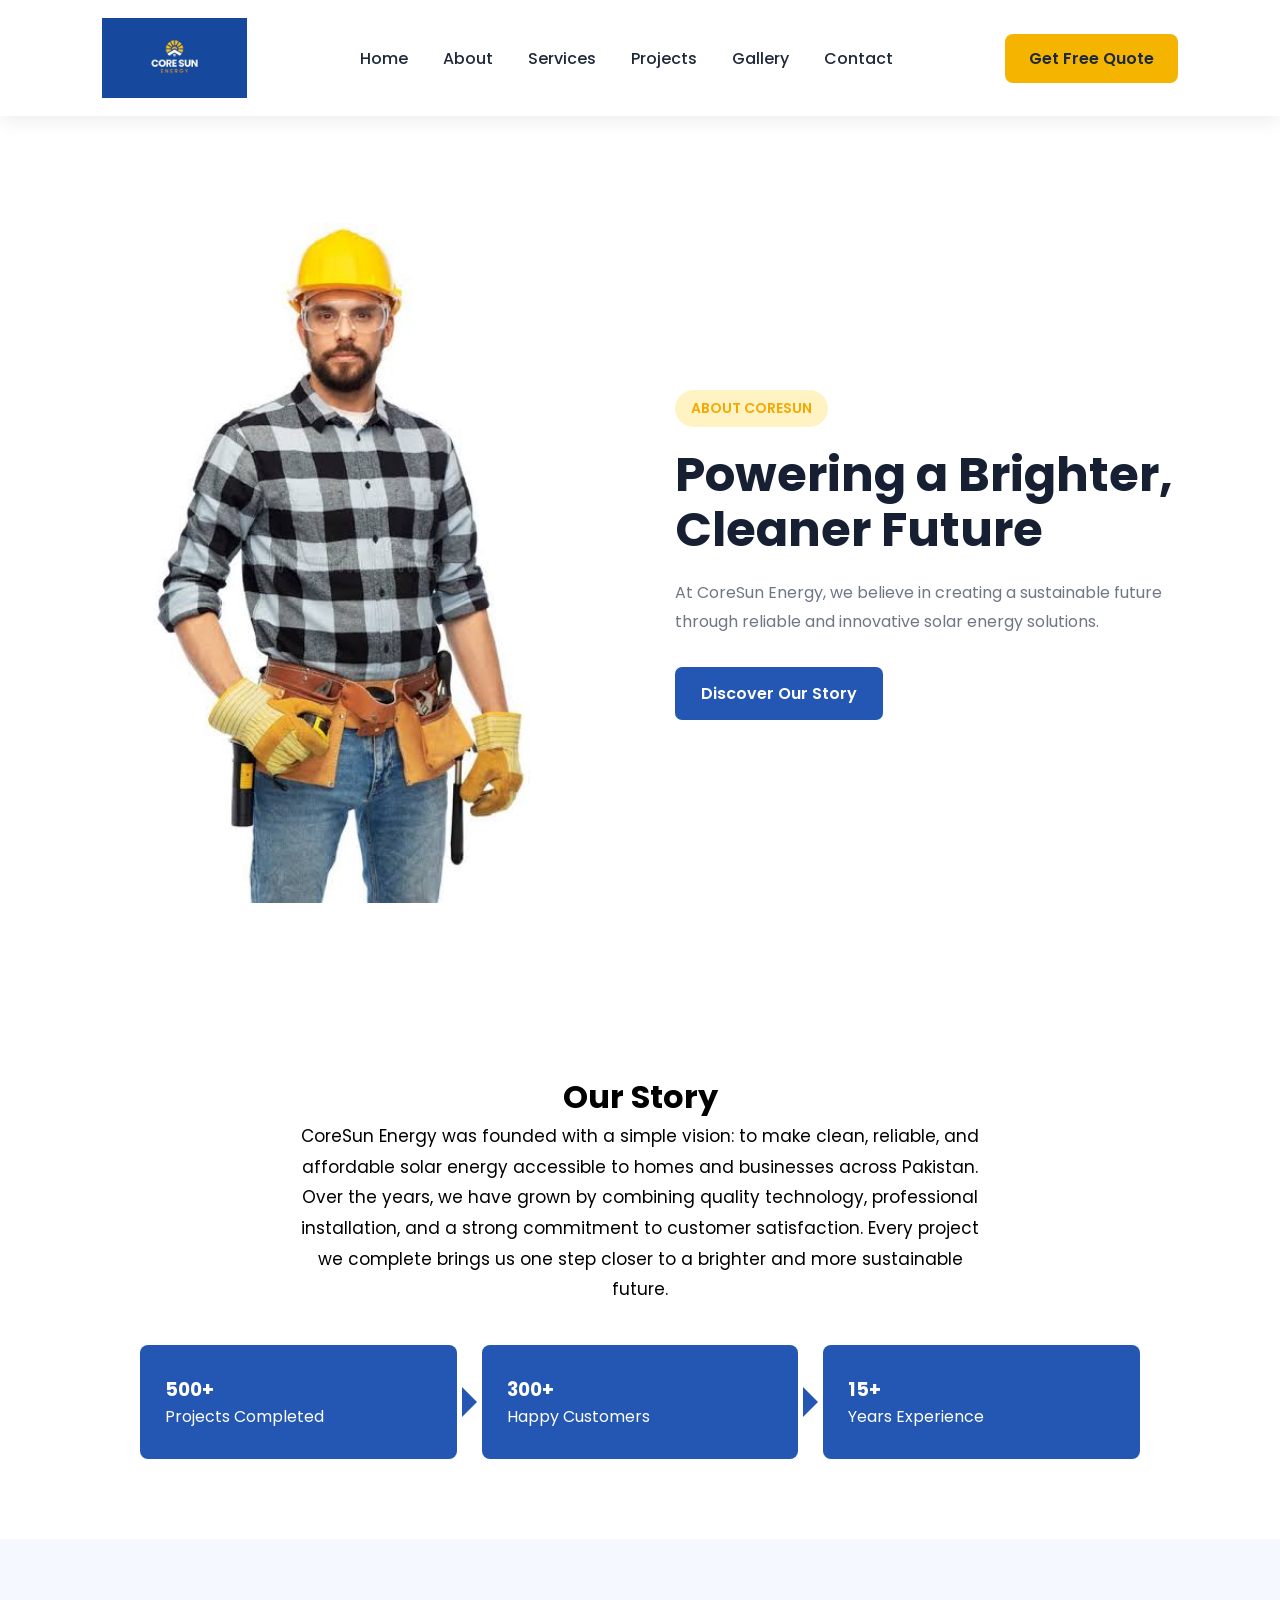
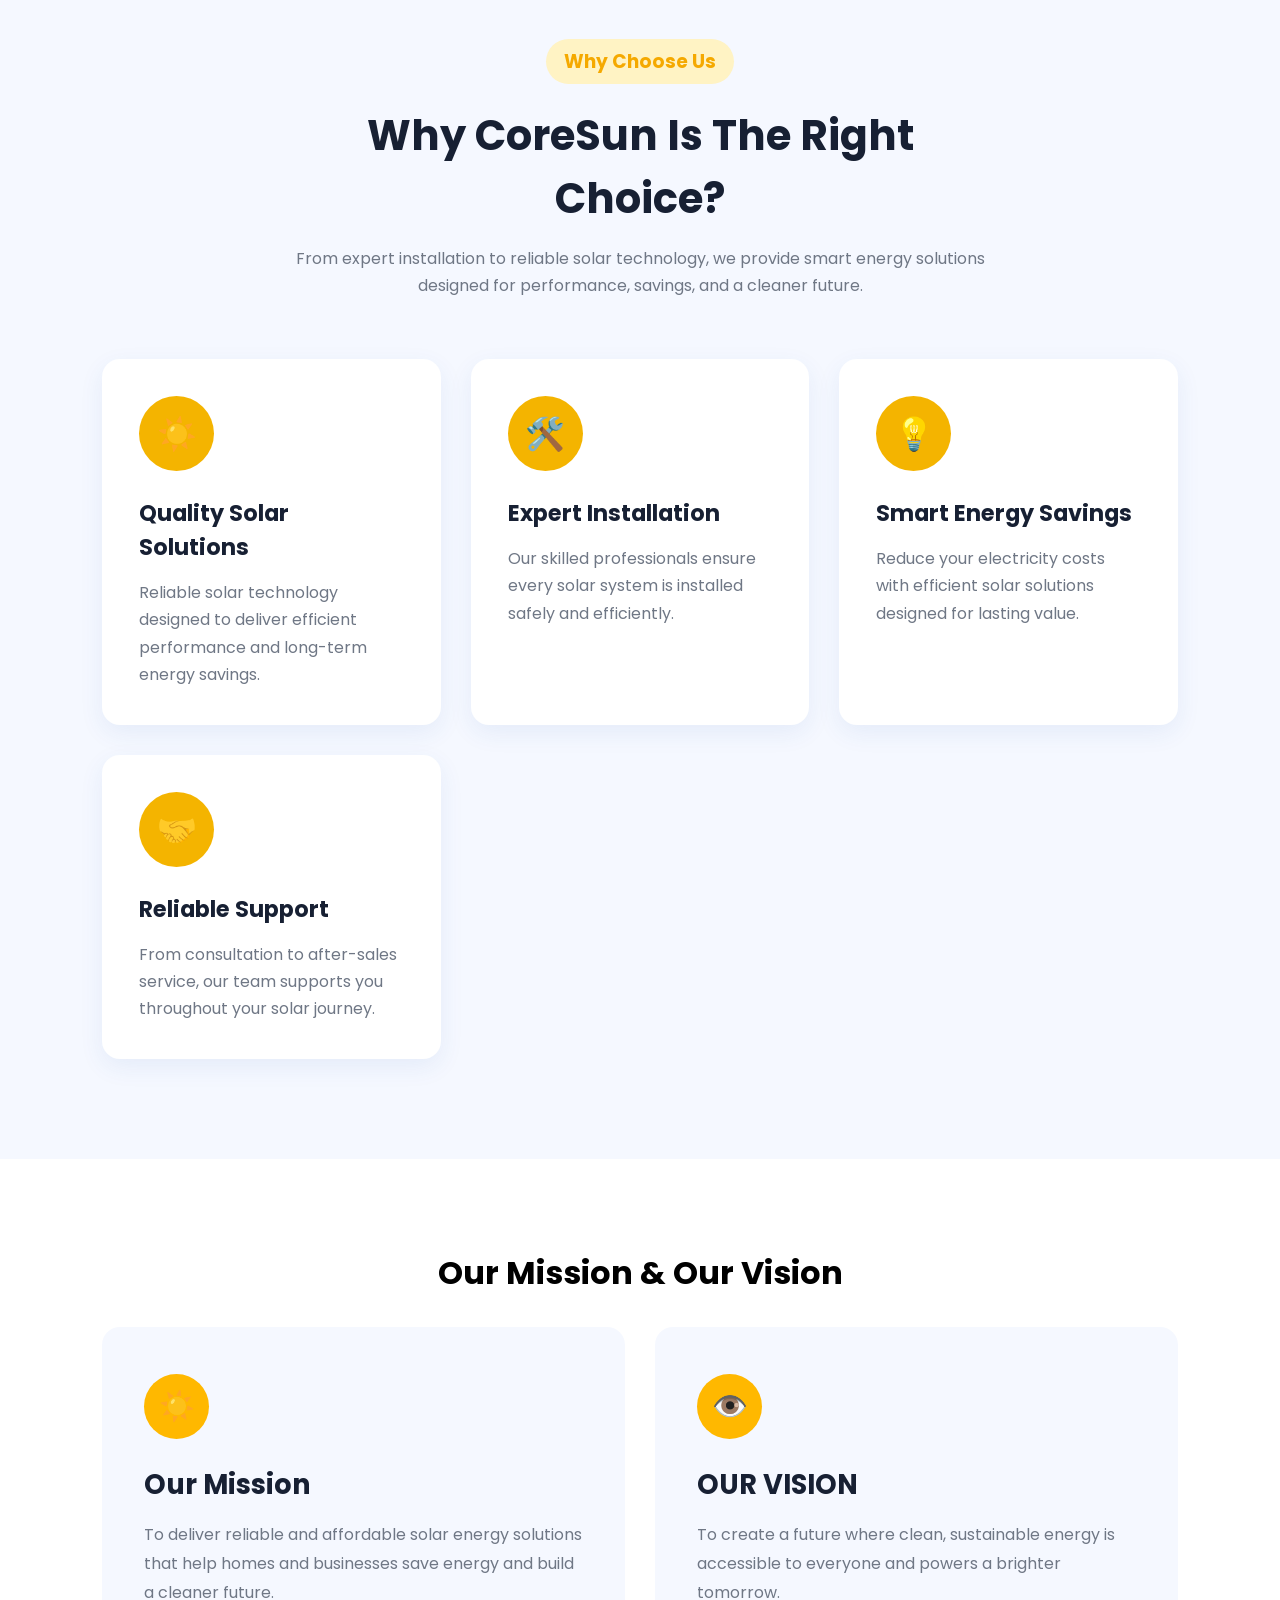
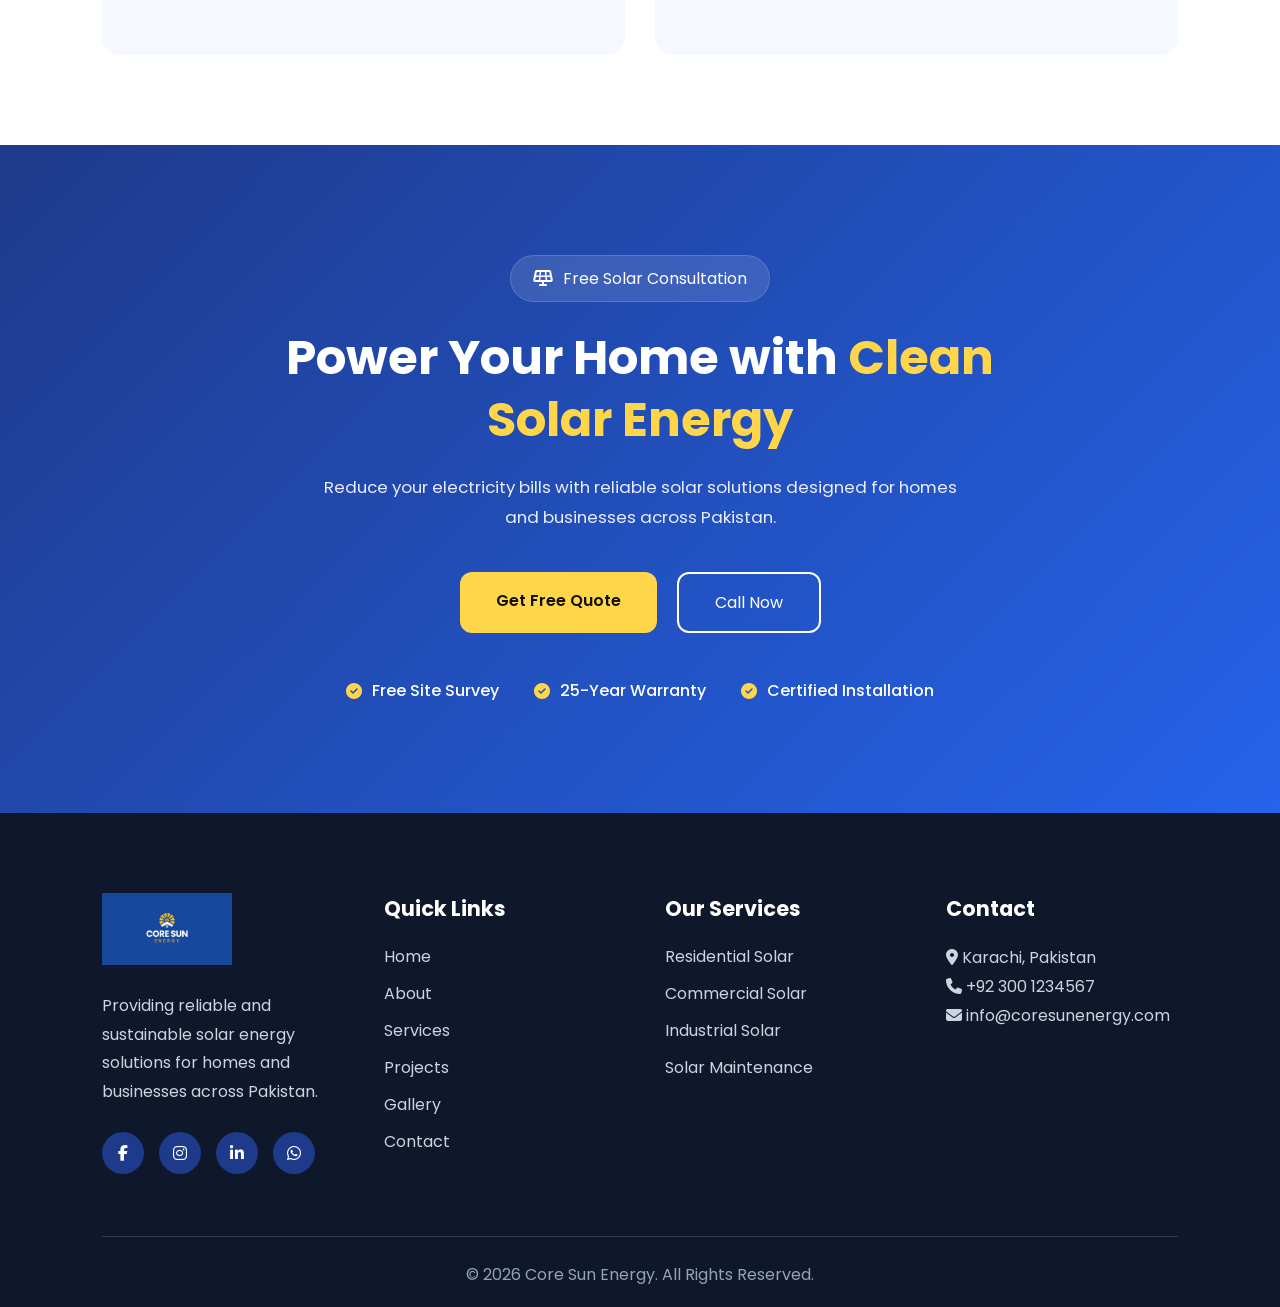
==== commit 124228b9: "Update about.html" ====
--- a/about.html
+++ b/about.html
@@ -11,10 +11,9 @@
     <link rel="stylesheet" href="https://cdnjs.cloudflare.com/ajax/libs/font-awesome/6.7.2/css/all.min.css">
 
 </head>
-</head>
 <body>
     
-     <header>
+         <header>
     <div class="logo">
         <img src="Images/Logo.jpeg" alt="Core Sun Energy Logo">
     </div>
@@ -24,7 +23,8 @@
             <li><a href="https://sarimcode-design.github.io/coresun/">Home</a></li>
             <li><a href="https://sarimcode-design.github.io/coresun/about.html">About</a></li>
             <li><a href="https://sarimcode-design.github.io/coresun/services.html">Services</a></li>
-            <li><a href="#">Projects</a></li>
+            <li><a href="https://sarimcode-design.github.io/coresun/project.html">Projects</a></li>
+            <li> <a href="https://sarimcode-design.github.io/coresun/project.html">Gallery</a> </li>
             <li><a href="#">Contact</a></li>
         </ul>
     </nav>
@@ -256,14 +256,15 @@
 
         </div>
 
-        <div class="footer-box">
+       <div class="footer-box">
 
             <h3>Quick Links</h3>
 
             <a href="https://sarimcode-design.github.io/coresun/">Home</a>
             <a href="https://sarimcode-design.github.io/coresun/about.html">About</a>
             <a href="https://sarimcode-design.github.io/coresun/services.html">Services</a>
-            <a href="#">Projects</a>
+            <a href="https://sarimcode-design.github.io/coresun/project.html">Projects</a>
+            <a href="https://sarimcode-design.github.io/coresun/project.html">Gallery</a>
             <a href="#">Contact</a>
 
         </div>
--- a/style.css
+++ b/style.css
@@ -722,7 +722,7 @@
 
 .choose-container{
     display:grid;
-    grid-template-columns:repeat(2,1fr);
+    grid-template-columns:repeat(3,1fr);
     gap:30px;
 }
 
@@ -1164,3 +1164,220 @@
 .work-card:last-child::after{
     display:none;
 }
+/* Project Page */
+/* Projects Hero */
+.projects-hero{
+    background:linear-gradient(135deg,#FFB800,#1E4DB7);
+    padding:120px 20px;
+    text-align:center;
+    color:white;
+}
+
+.projects-hero h1{
+    font-size: 3rem;
+    margin-bottom: 20px;
+}
+
+.projects-hero p{
+    max-width: 700px;
+    margin: auto;
+    font-size: 1.1rem;
+    line-height: 1.6;
+}
+
+/* Projects Section */
+.projects-section{
+    padding: 80px 20px;
+    background: #f9f9f9;
+}
+
+.section-title{
+    text-align: center;
+    margin-bottom: 50px;
+}
+
+.section-title h2{
+    font-size: 2.5rem;
+    margin-bottom: 10px;
+}
+
+.projects-grid{
+    display: grid;
+    grid-template-columns: repeat(2,1fr);
+    gap: 30px;
+    max-width: 1200px;
+    margin: auto;
+}
+
+.project-card{
+    background: white;
+    border-radius: 15px;
+    overflow: hidden;
+    box-shadow: 0 5px 20px rgba(0,0,0,0.1);
+    transition: transform 0.3s ease;
+}
+
+.project-card:hover{
+    transform: translateY(-10px);
+}
+
+.project-card img{
+    width: 100%;
+    height: 220px;
+    object-fit: cover;
+}
+
+.project-info{
+    padding: 25px;
+}
+
+.project-info h3{
+    margin-bottom: 10px;
+    font-size: 1.4rem;
+}
+
+.project-location{
+    color: #FFB800;
+    font-weight: 600;
+    margin-bottom: 15px;
+}
+
+.project-capacity{
+    display: inline-block;
+    margin-top: 15px;
+    background: #FFB800;
+    color: black;
+    padding: 8px 15px;
+    border-radius: 30px;
+    font-weight: bold;
+}
+
+/* Stats Section */
+.projects-stats{
+    background: #0d1b2a;
+    color: white;
+    padding: 70px 20px;
+}
+
+.stats-container{
+    max-width: 1200px;
+    margin: auto;
+    display: grid;
+    grid-template-columns: repeat(auto-fit, minmax(200px, 1fr));
+    gap: 30px;
+    text-align: center;
+}
+
+.stat-item h3{
+    font-size: 3rem;
+    color: #FFB800;
+    margin-bottom: 10px;
+}
+
+/* Why Choose Us Section */
+.choose-text h5{
+    text-align: center;
+    padding: 8px;
+    width: 150px;
+    background: #ffb800;
+    margin: 0 auto;
+    border-radius: 50px;
+}
+.choose-text h2 span{
+    color: #FFB800;
+}
+/* CTA Section */
+.projects-cta{
+    background: #FFB800;
+    text-align: center;
+    padding: 80px 20px;
+}
+
+.projects-cta h2{
+    font-size: 2.5rem;
+    margin-bottom: 20px;
+}
+
+.projects-cta p{
+    font-size: 1.1rem;
+    margin-bottom: 30px;
+}
+
+.projects-cta .btn{
+    background: black;
+    color: white;
+    padding: 14px 30px;
+    border-radius: 30px;
+    text-decoration: none;
+    font-weight: bold;
+}
+.icon1{
+    width:70px;
+    height:70px;
+    background:#FFB800;
+    border-radius:50%;
+    display:flex;
+    justify-content:center;
+    align-items:center;
+    font-size:2rem;
+    margin-bottom:20px;
+    transition: 0.4s;
+}
+/* Gallery Page */
+.gallery-section{
+    padding:100px 8%;
+}
+
+.section-heading{
+    text-align:center;
+    margin-bottom:60px;
+}
+
+.section-heading h2{
+    font-size:2.8rem;
+    color:#0A1F44;
+    margin-bottom:15px;
+}
+
+.section-heading p{
+    max-width:700px;
+    margin:auto;
+    color:#666;
+    line-height:1.8;
+}
+
+.gallery-grid{
+    display:grid;
+    grid-template-columns:repeat(3,1fr);
+    gap:25px;
+}
+
+.gallery-card{
+    overflow:hidden;
+    border-radius:15px;
+    box-shadow:0 8px 25px rgba(0,0,0,.12);
+    cursor:pointer;
+        border: 2px solid #2453A6;
+        transition: 0.3s;
+}
+.gallery-card:hover{
+    border: 2px solid #ffb800;
+}
+.gallery-card img{
+    width:100%;
+    height:280px;
+    object-fit:cover;
+    display:block;
+    transition:.4s;
+
+}
+
+.gallery-card:hover img{
+    transform:scale(1.08);
+    
+}
+
+.gallery-card:hover{
+    box-shadow:0 15px 35px rgba(0,0,0,.2);
+}
+
--- a/resoponsive.css
+++ b/resoponsive.css
@@ -285,6 +285,190 @@
     }
 }
 
-
-
-
+/* ===========================
+        TABLET
+=========================== */
+
+@media (max-width:992px){
+
+    /* Hero */
+
+    .service-container{
+        flex-direction:column;
+        text-align:center;
+        gap:50px;
+    }
+
+    .hero-text p{
+        max-width:100%;
+        margin:0 auto 30px;
+    }
+
+    .hero-btn{
+        justify-content:center;
+    }
+
+    .hero-text h1{
+        font-size:2.8rem;
+    }
+
+    .hero-img img{
+        max-width:420px;
+    }
+
+    /* Services */
+
+    .services-container{
+        grid-template-columns:repeat(2,1fr);
+    }
+
+    .services-text h2{
+        font-size:2.4rem;
+    }
+
+    /* Work */
+
+    .work-container{
+        grid-template-columns:repeat(2,1fr);
+    }
+
+    .work-card::after{
+        display:none;
+    }
+
+    .work-text h2{
+        font-size:2.5rem;
+    }
+
+}
+
+
+/* ===========================
+        MOBILE
+=========================== */
+
+@media (max-width:768px){
+
+    /* Hero */
+
+    .serivce-hero{
+        padding:70px 6%;
+    }
+
+    .hero-text h5{
+        font-size:.8rem;
+    }
+
+    .hero-text h1{
+        font-size:2.2rem;
+    }
+
+    .hero-text p{
+        font-size:1rem;
+    }
+
+    .hero-btn{
+        flex-direction:column;
+        align-items:center;
+    }
+
+    .primary-btn,
+    .secondary-btn{
+        width:100%;
+        max-width:280px;
+        text-align:center;
+    }
+
+    .hero-img img{
+        max-width:320px;
+    }
+
+    /* Services */
+
+    .services{
+        padding:80px 6%;
+    }
+
+    .services-container{
+        grid-template-columns:1fr;
+    }
+
+    .services-text h2{
+        font-size:2rem;
+    }
+
+    .service-card{
+        padding:30px;
+    }
+
+    .service-icon{
+        width:65px;
+        height:65px;
+        font-size:1.7rem;
+    }
+
+    /* Work */
+
+    .how-we-works{
+        padding:80px 6%;
+    }
+
+    .work-container{
+        grid-template-columns:1fr;
+        gap:25px;
+    }
+
+    .work-text{
+        margin-bottom:50px;
+    }
+
+    .work-text h2{
+        font-size:2rem;
+    }
+
+    .work-text p{
+        font-size:1rem;
+    }
+
+    .work-card{
+        padding:30px;
+    }
+
+    .icon{
+        width:65px;
+        height:65px;
+        font-size:1.7rem;
+    }
+
+}
+
+
+/* ===========================
+      SMALL MOBILE
+=========================== */
+
+@media (max-width:480px){
+
+    .hero-text h1{
+        font-size:1.8rem;
+    }
+
+    .services-text h2,
+    .work-text h2{
+        font-size:1.7rem;
+    }
+
+    .primary-btn,
+    .secondary-btn{
+        padding:14px 22px;
+        font-size:.95rem;
+    }
+
+    .service-card,
+    .work-card{
+        padding:25px;
+    }
+
+}
+
+
